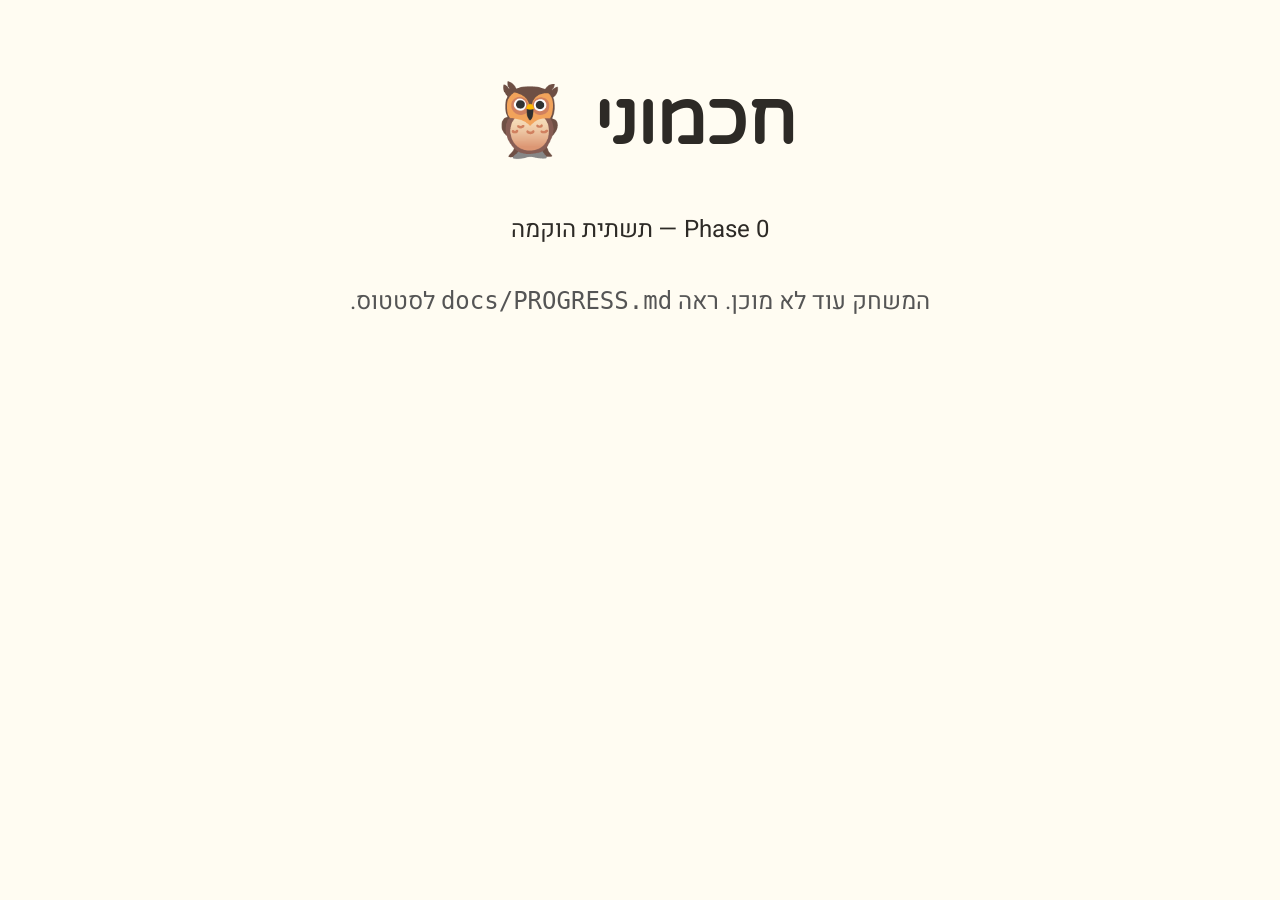
==== index.html @ 170f4e1c "Phase 0: complete infrastructure setup Round 1+2 Council reviews passed (3 PASS, 5 WARNING — all non" ====
<!DOCTYPE html>
<html lang="he" dir="rtl">
<head>
  <meta charset="UTF-8">
  <meta name="viewport" content="width=device-width, initial-scale=1.0">
  <meta name="description" content="חכמוני — משחק לימוד מחשב לילדים בני 4–6">
  <title>חכמוני 🦉</title>

  <!-- Favicon (יהיה ב-assets/icons/favicon.ico אחרי Brief #1) -->
  <link rel="icon" type="image/x-icon" href="assets/icons/favicon.ico">

  <!-- Google Fonts (Patch: preload + swap) -->
  <link rel="preconnect" href="https://fonts.googleapis.com">
  <link rel="preconnect" href="https://fonts.gstatic.com" crossorigin>
  <link rel="stylesheet" href="https://fonts.googleapis.com/css2?family=Heebo:wght@400;500;700&family=Varela+Round&display=swap">

  <!-- Design Tokens -->
  <link rel="stylesheet" href="design-mocks/shared/tokens.css">
  <link rel="stylesheet" href="design-mocks/shared/base.css">
</head>
<body>
  <div id="app">
    <!-- Phase 0 placeholder — יוחלף בשלב 1 -->
    <header style="padding: var(--space-lg) var(--space-md); text-align: center;">
      <h1>חכמוני 🦉</h1>
      <p style="font-size: 24px; margin-top: var(--space-md);">
        Phase 0 — תשתית הוקמה
      </p>
      <p style="margin-top: var(--space-md); color: #555;">
        המשחק עוד לא מוכן. ראה <code>docs/PROGRESS.md</code> לסטטוס.
      </p>
    </header>
  </div>

  <!-- Browser Check — חובה לפני טעינת המשחק (Phase 1) -->
  <!-- <script type="module" src="src/browser-check.js"></script> -->

  <!-- App entry (Phase 1) -->
  <!-- <script type="module" src="src/app.js"></script> -->
</body>
</html>
---- design-mocks/shared/tokens.css ----
/* ============================================================
   חכמוני — Design Tokens (Single Source of Truth)
   ============================================================
   זהו ה-source-of-truth של העיצוב. הקובץ הזה משותף בין:
   - design-mocks/* (HTML mockups)
   - styles/global.css (קוד המשחק האמיתי — יבא מכאן)

   כל ערך כאן חייב לעמוד בבדיקות:
   - Color Contrast: WCAG AA (≥4.5:1 לטקסט רגיל, ≥3:1 לטקסט גדול)
   - Touch Target: מינ' 80×80px (גודל-יד של בן 4)
   - Motion: עדין, איטי, predictable

   עודכן ע"פ Patches מהמועצה (Round 2 final).
============================================================ */

:root {
  /* ─── פלטה ראשית ─── */
  --color-sky: #6FC3DF;           /* רקע ראשי, מסך פתיחה */
  --color-sun: #FFD93D;           /* כפתור CTA, תגמולים */
  --color-coral: #FF6B6B;         /* רקע/accent — אסור לטקסט-לבן עליו (1.7:1) */
  --color-coral-dark: #B91C1C;    /* טקסט/border לSecondary (5.5:1 על cream, עומד WCAG AA) */
  --color-mint: #6BCB77;          /* סיום משימה, התקדמות */
  --color-lavender: #C9A0DC;      /* רקעי משימות, גוון משני */
  --color-cream: #FFFCF2;         /* רקע פנימי של כרטיסים */
  --color-text: #2D2A26;          /* טקסט — לא שחור, רך יותר */

  /* ─── High-Contrast Mode (toggle ידני בהגדרות-הורה) ─── */
  --hc-bg: #FFFFFF;
  --hc-text: #000000;
  --hc-primary: #0000AA;
  --hc-highlight: #FFFF00;

  /* ─── טיפוגרפיה ─── */
  --font-heading: 'Varela Round', 'Heebo', sans-serif;
  --font-body: 'Heebo', 'Assistant', sans-serif;
  --font-size-h1: 72px;
  --font-size-h2: 48px;
  --font-size-body: 24px;
  --font-size-large: 32px;
  --font-size-button: 28px;
  --line-height-base: 1.6;
  --text-scale: 1;  /* Larger-text mode: x1, x1.25, x1.5 */

  /* ─── Spacing ─── */
  --space-xs: 8px;
  --space-sm: 16px;
  --space-md: 32px;
  --space-lg: 64px;
  --space-xl: 96px;

  /* ─── Radius ─── */
  --radius-sm: 16px;
  --radius-md: 24px;
  --radius-lg: 32px;
  --radius-pill: 9999px;

  /* ─── Shadows (רכים, לא קווי-מתאר) ─── */
  --shadow-sm: 0 4px 12px rgba(0, 0, 0, 0.06);
  --shadow-md: 0 8px 24px rgba(0, 0, 0, 0.08);
  --shadow-lg: 0 16px 48px rgba(0, 0, 0, 0.12);
  --shadow-cta: 0 8px 24px rgba(255, 217, 61, 0.4);

  /* ─── Motion (Easing & Durations) ─── */
  --ease-soft: cubic-bezier(0.4, 0, 0.2, 1);
  --ease-bounce: cubic-bezier(0.34, 1.56, 0.64, 1);
  --duration-instant: 100ms;
  --duration-quick: 200ms;
  --duration-base: 400ms;
  --duration-celebration: 800ms;

  /* ─── Buttons — Primary CTA ─── */
  --btn-primary-bg: var(--color-sun);
  --btn-primary-text: var(--color-text);
  --btn-primary-shadow: var(--shadow-cta);
  --btn-primary-hover-bg: #FFCE10;
  --btn-primary-min-height: 96px;
  --btn-primary-padding: 24px 48px;
  --btn-primary-font: 700 var(--font-size-button)/1.2 var(--font-body);

  /* ─── Buttons — Secondary (תוקן ב-Round 2) ─── */
  --btn-secondary-bg: var(--color-cream);
  --btn-secondary-text: var(--color-coral-dark);    /* #D14545 — היה #FF6B6B שנכשל ניגודיות */
  --btn-secondary-border: 3px solid var(--color-coral-dark);

  /* ─── Buttons — Tertiary / Ghost ─── */
  --btn-tertiary-bg: transparent;
  --btn-tertiary-text: #8E44AD;
  --btn-tertiary-hover-bg: rgba(142, 68, 173, 0.08);

  /* ─── Buttons — Icon-only ─── */
  --btn-icon-bg: rgba(255, 255, 255, 0.85);
  --btn-icon-size: 64px;

  /* ─── States ─── */
  --btn-pulse-scale: 1.02;
  --btn-hover-scale: 1.05;
  --btn-press-scale: 0.95;
  --btn-disabled-opacity: 0.5;
  --btn-focus-ring: 4px solid #0066CC;  /* תוקן ב-Round 2 — היה #4DA8FF שכמעט נכשל */

  /* ─── Audio (TTS) ─── */
  --tts-rate: 0.85;     /* תוקן ב-Round 2 — היה 0.75, מחקר הראה ש-0.85 טוב יותר */
  --tts-pitch: 1.1;
  --tts-lang: 'he-IL';

  /* ─── Layout ─── */
  --min-window-width: 1024px;
  --min-window-height: 600px;
}

/* ─── Larger-text Mode ─── */
[data-text-size="large"] {
  --text-scale: 1.25;
}
[data-text-size="xlarge"] {
  --text-scale: 1.5;
}

/* ─── High-Contrast Mode ─── */
[data-high-contrast="true"] {
  --color-sky: var(--hc-bg);
  --color-cream: var(--hc-bg);
  --color-text: var(--hc-text);
  --btn-primary-bg: var(--hc-primary);
  --btn-primary-text: #FFFFFF;
  --btn-secondary-text: var(--hc-text);
  --btn-secondary-border: 3px solid var(--hc-text);
}

/* ─── Reduced Motion (WCAG 2.2.2) ─── */
@media (prefers-reduced-motion: reduce) {
  :root {
    --duration-quick: 50ms;
    --duration-base: 50ms;
    --duration-celebration: 100ms;
    --btn-hover-scale: 1;
    --btn-press-scale: 1;
    --btn-pulse-scale: 1;
  }
}
---- design-mocks/shared/base.css ----
/* ============================================================
   חכמוני — Base Styles
   ============================================================
   ייבא tokens.css לפניו.
============================================================ */

* {
  box-sizing: border-box;
  margin: 0;
  padding: 0;
}

html {
  font-size: 16px;
  direction: rtl;
}

body {
  font-family: var(--font-body);
  font-size: calc(var(--font-size-body) * var(--text-scale));
  line-height: var(--line-height-base);
  color: var(--color-text);
  background: var(--color-cream);
  min-height: 100vh;
  min-width: var(--min-window-width);
  overflow-x: hidden;
}

h1, h2, h3 {
  font-family: var(--font-heading);
  color: var(--color-text);
  margin-bottom: var(--space-md);
}

h1 { font-size: calc(var(--font-size-h1) * var(--text-scale)); }
h2 { font-size: calc(var(--font-size-h2) * var(--text-scale)); }

button {
  font-family: var(--font-body);
  cursor: pointer;
  border: none;
  background: none;
}

button:focus-visible {
  outline: var(--btn-focus-ring);
  outline-offset: 2px;
}

img {
  max-width: 100%;
  height: auto;
  display: block;
}

/* Screen reader only (for transcript) */
.sr-only {
  position: absolute;
  width: 1px;
  height: 1px;
  padding: 0;
  margin: -1px;
  overflow: hidden;
  clip: rect(0, 0, 0, 0);
  white-space: nowrap;
  border: 0;
}

/* Min-window warning */
@media (max-width: 1023px), (max-height: 599px) {
  body::before {
    content: 'המסך קטן מדי. הגדילו את החלון כדי לשחק.';
    display: flex;
    align-items: center;
    justify-content: center;
    position: fixed;
    inset: 0;
    background: var(--color-cream);
    font-size: 32px;
    text-align: center;
    padding: 32px;
    z-index: 9999;
  }
  body > * {
    display: none;
  }
}
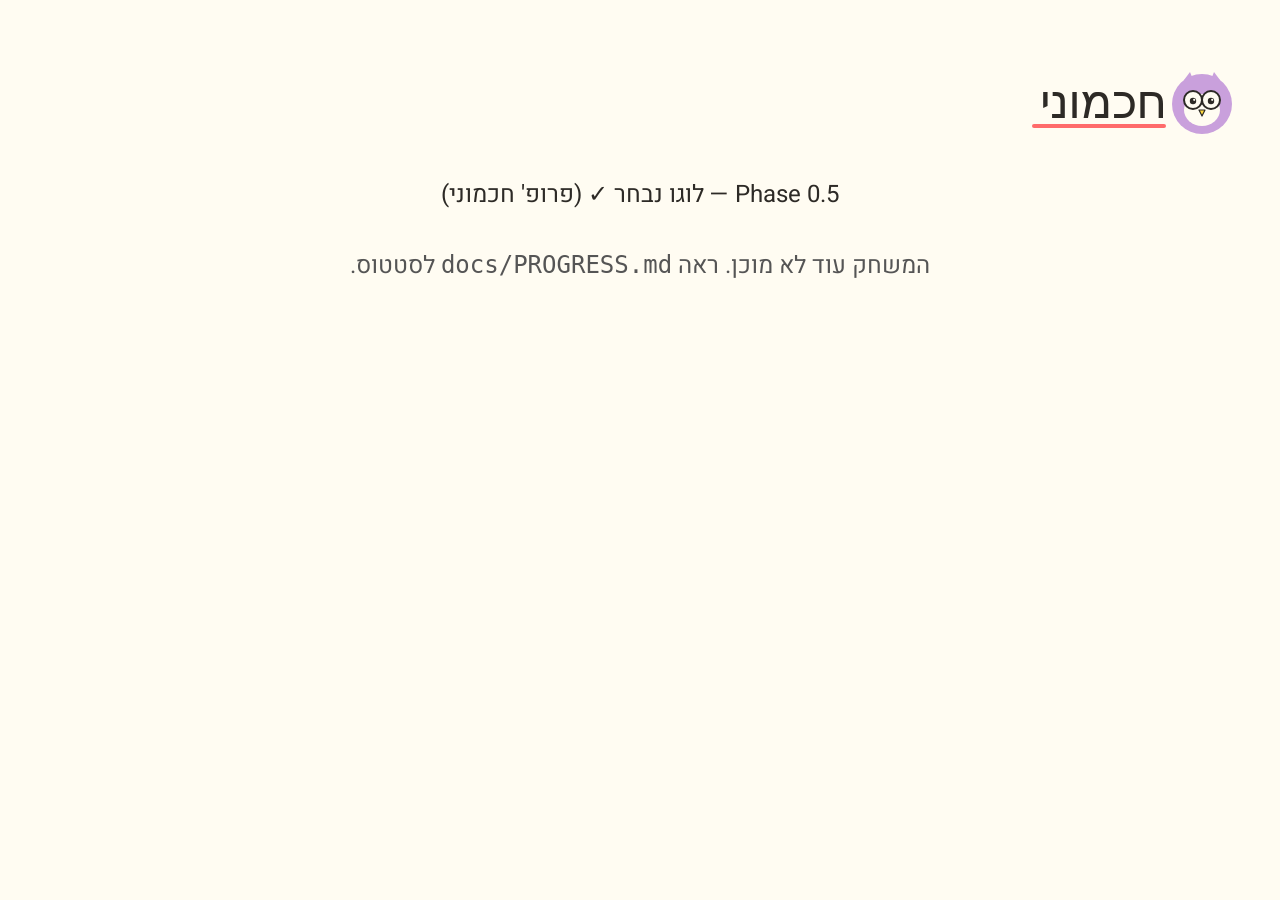
==== commit cbd92861: "Phase 0.5: Logo Version A selected (פרופ' חכמוני owl) - parent's choice. Active logo copied to asset" ====
--- a/index.html
+++ b/index.html
@@ -6,8 +6,8 @@
   <meta name="description" content="חכמוני — משחק לימוד מחשב לילדים בני 4–6">
   <title>חכמוני 🦉</title>
 
-  <!-- Favicon (יהיה ב-assets/icons/favicon.ico אחרי Brief #1) -->
-  <link rel="icon" type="image/x-icon" href="assets/icons/favicon.ico">
+  <!-- Favicon (Version A — פרופ' חכמוני ינשוף) -->
+  <link rel="icon" type="image/svg+xml" href="assets/icons/favicon.svg">
 
   <!-- Google Fonts (Patch: preload + swap) -->
   <link rel="preconnect" href="https://fonts.googleapis.com">
@@ -20,11 +20,11 @@
 </head>
 <body>
   <div id="app">
-    <!-- Phase 0 placeholder — יוחלף בשלב 1 -->
+    <!-- Phase 0.5 placeholder — יוחלף בשלב 1 -->
     <header style="padding: var(--space-lg) var(--space-md); text-align: center;">
-      <h1>חכמוני 🦉</h1>
-      <p style="font-size: 24px; margin-top: var(--space-md);">
-        Phase 0 — תשתית הוקמה
+      <img src="assets/logo/active/logo-hero.svg" alt="חכמוני" width="300" height="80" style="margin-bottom: var(--space-md);">
+      <p style="font-size: 24px;">
+        Phase 0.5 — לוגו נבחר ✓ (פרופ' חכמוני)
       </p>
       <p style="margin-top: var(--space-md); color: #555;">
         המשחק עוד לא מוכן. ראה <code>docs/PROGRESS.md</code> לסטטוס.
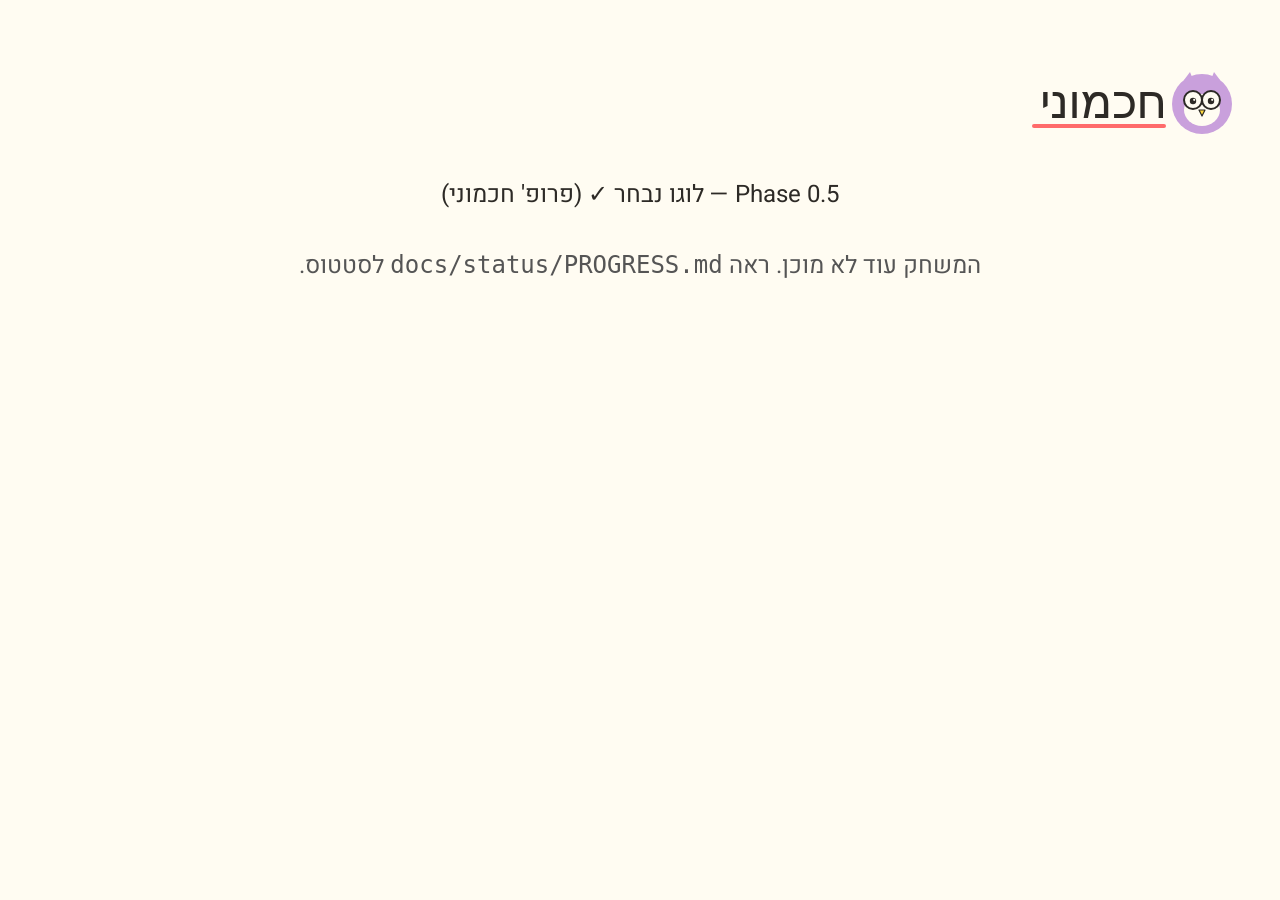
==== commit 7b074f0a: "refactor(docs): group docs/ into 7 tag-based subfolders (P1-4) Reorganize the 34 working docs under " ====
--- a/index.html
+++ b/index.html
@@ -27,7 +27,7 @@
         Phase 0.5 — לוגו נבחר ✓ (פרופ' חכמוני)
       </p>
       <p style="margin-top: var(--space-md); color: #555;">
-        המשחק עוד לא מוכן. ראה <code>docs/PROGRESS.md</code> לסטטוס.
+        המשחק עוד לא מוכן. ראה <code>docs/status/PROGRESS.md</code> לסטטוס.
       </p>
     </header>
   </div>
--- a/design-mocks/shared/tokens.css
+++ b/design-mocks/shared/tokens.css
@@ -17,7 +17,9 @@
   /* ─── פלטה ראשית ─── */
   --color-sky: #6FC3DF;           /* רקע ראשי, מסך פתיחה */
   --color-sun: #FFD93D;           /* כפתור CTA, תגמולים */
-  --color-coral: #FF6B6B;         /* רקע/accent — אסור לטקסט-לבן עליו (1.7:1) */
+  --color-coral: #FF6B6B;         /* רקע/accent בלבד — אסור טקסט-לבן (1.7:1), אסור טקסט-כהה < 18px (3.8:1) */
+  /* Usage rule (R3.5): --color-coral רק כרקע-decoration או כcoral בלי טקסט עליו.
+     לטקסט/border — תמיד --color-coral-dark. אכיפה: AccessibilityInspector ב-R-N. */
   --color-coral-dark: #B91C1C;    /* טקסט/border לSecondary (5.5:1 על cream, עומד WCAG AA) */
   --color-mint: #6BCB77;          /* סיום משימה, התקדמות */
   --color-lavender: #C9A0DC;      /* רקעי משימות, גוון משני */
@@ -116,7 +118,7 @@
   --text-scale: 1.5;
 }
 
-/* ─── High-Contrast Mode ─── */
+/* ─── High-Contrast Mode (תוקן ב-R3.5: tertiary + tertiary-hover) ─── */
 [data-high-contrast="true"] {
   --color-sky: var(--hc-bg);
   --color-cream: var(--hc-bg);
@@ -125,6 +127,9 @@
   --btn-primary-text: #FFFFFF;
   --btn-secondary-text: var(--hc-text);
   --btn-secondary-border: 3px solid var(--hc-text);
+  --btn-tertiary-text: var(--hc-text);                       /* R3.5: היה #8E44AD שעלול להיכשל ב-HC */
+  --btn-tertiary-hover-bg: rgba(0, 0, 0, 0.08);              /* R3.5: rgba על HC במקום purple */
+  --btn-icon-bg: var(--hc-bg);                                /* R3.5: רקע-איקון עובר ל-HC bg */
 }
 
 /* ─── Reduced Motion (WCAG 2.2.2) ─── */
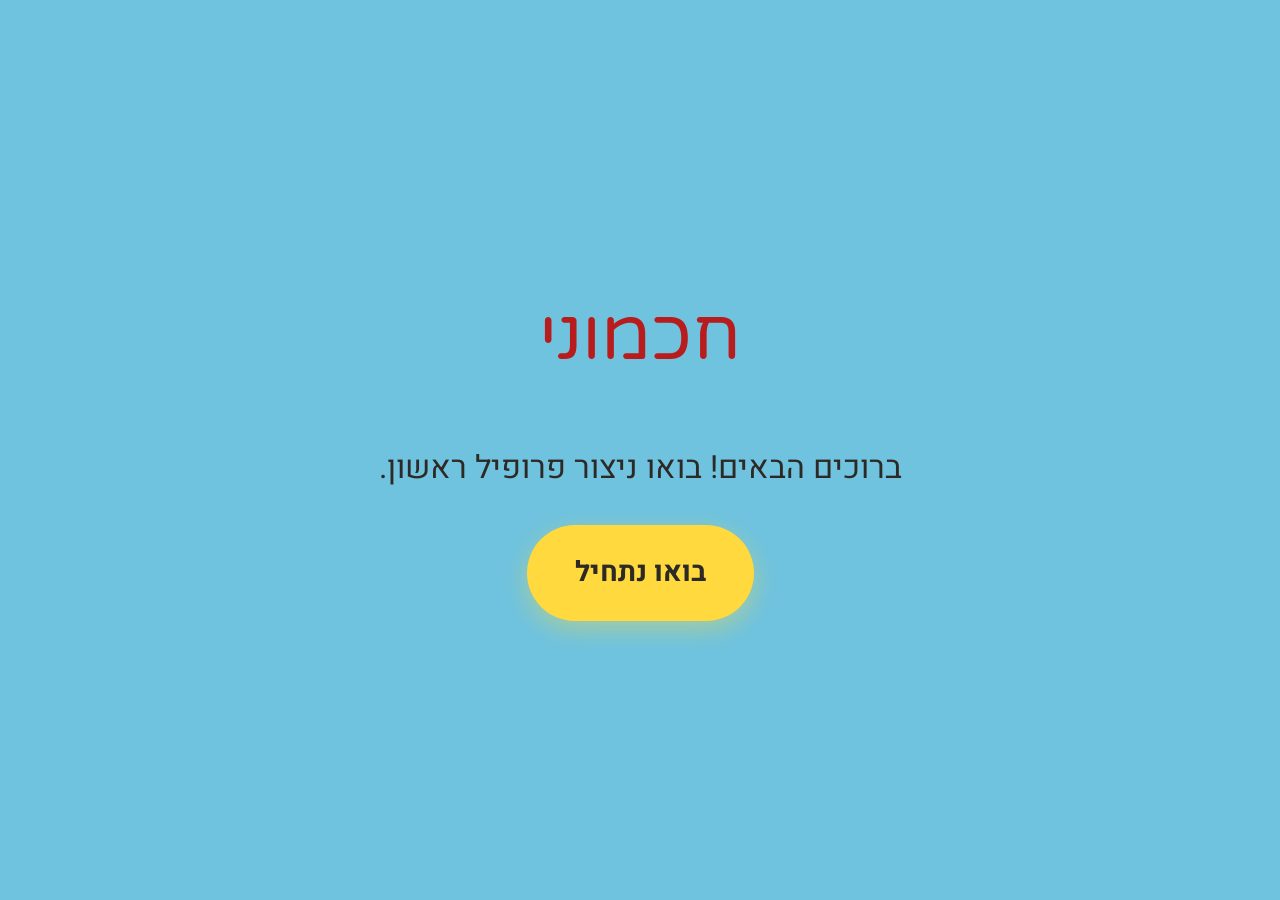
==== commit 3ba6bdb1: "feat(phase-1): foundation skeleton — index/styles/src (CHG-013) Phase 1 opens. Foundation layer: ent" ====
--- a/index.html
+++ b/index.html
@@ -2,40 +2,27 @@
 <html lang="he" dir="rtl">
 <head>
   <meta charset="UTF-8">
-  <meta name="viewport" content="width=device-width, initial-scale=1.0">
+  <meta name="viewport" content="width=device-width, initial-scale=1, maximum-scale=1">
   <meta name="description" content="חכמוני — משחק לימוד מחשב לילדים בני 4–6">
   <title>חכמוני 🦉</title>
 
-  <!-- Favicon (Version A — פרופ' חכמוני ינשוף) -->
   <link rel="icon" type="image/svg+xml" href="assets/icons/favicon.svg">
 
-  <!-- Google Fonts (Patch: preload + swap) -->
   <link rel="preconnect" href="https://fonts.googleapis.com">
   <link rel="preconnect" href="https://fonts.gstatic.com" crossorigin>
   <link rel="stylesheet" href="https://fonts.googleapis.com/css2?family=Heebo:wght@400;500;700&family=Varela+Round&display=swap">
 
-  <!-- Design Tokens -->
-  <link rel="stylesheet" href="design-mocks/shared/tokens.css">
-  <link rel="stylesheet" href="design-mocks/shared/base.css">
+  <link rel="stylesheet" href="styles/global.css">
+  <link rel="stylesheet" href="styles/components.css">
 </head>
 <body>
-  <div id="app">
-    <!-- Phase 0.5 placeholder — יוחלף בשלב 1 -->
-    <header style="padding: var(--space-lg) var(--space-md); text-align: center;">
-      <img src="assets/logo/active/logo-hero.svg" alt="חכמוני" width="300" height="80" style="margin-bottom: var(--space-md);">
-      <p style="font-size: 24px;">
-        Phase 0.5 — לוגו נבחר ✓ (פרופ' חכמוני)
-      </p>
-      <p style="margin-top: var(--space-md); color: #555;">
-        המשחק עוד לא מוכן. ראה <code>docs/status/PROGRESS.md</code> לסטטוס.
-      </p>
-    </header>
-  </div>
-
-  <!-- Browser Check — חובה לפני טעינת המשחק (Phase 1) -->
-  <!-- <script type="module" src="src/browser-check.js"></script> -->
-
-  <!-- App entry (Phase 1) -->
-  <!-- <script type="module" src="src/app.js"></script> -->
+  <noscript>
+    <div class="noscript-message">
+      <h1>חכמוני זקוק ל-JavaScript</h1>
+      <p>נא הפעל JavaScript בדפדפן כדי לשחק.</p>
+    </div>
+  </noscript>
+  <div id="app"></div>
+  <script type="module" src="src/app.js"></script>
 </body>
 </html>
--- a/styles/global.css
+++ b/styles/global.css
@@ -0,0 +1,75 @@
+/* חכמוני — global styles
+   Imports design tokens (single source of truth). */
+@import url("../design-mocks/shared/tokens.css");
+
+*, *::before, *::after { box-sizing: border-box; }
+
+html, body {
+  margin: 0;
+  padding: 0;
+  height: 100%;
+  font-family: var(--font-body);
+  color: var(--color-text-primary);
+  background: var(--color-bg-page);
+  direction: rtl;
+  line-height: var(--line-height-base);
+  font-size: var(--font-size-body);
+  -webkit-font-smoothing: antialiased;
+}
+
+body {
+  min-width: var(--min-window-width);
+  min-height: var(--min-window-height);
+  overflow-x: hidden;
+}
+
+h1, h2, h3, h4, h5, h6 {
+  font-family: var(--font-heading);
+  font-weight: 400;
+  margin: 0;
+}
+
+button { font-family: var(--font-body); }
+
+#app {
+  width: 100%;
+  min-height: 100vh;
+  display: flex;
+  flex-direction: column;
+}
+
+*:focus-visible {
+  outline: var(--btn-focus-ring);
+  outline-offset: 4px;
+}
+
+.noscript-message {
+  padding: 32px;
+  background: var(--color-coral-dark);
+  color: white;
+  text-align: center;
+  font-family: var(--font-heading);
+}
+
+.min-window-warning {
+  position: fixed;
+  inset: 0;
+  background: var(--color-bg-page);
+  z-index: 9999;
+  display: flex;
+  flex-direction: column;
+  align-items: center;
+  justify-content: center;
+  text-align: center;
+  padding: 32px;
+}
+.min-window-warning h2 {
+  font-size: var(--font-size-h2);
+  color: var(--color-coral-dark);
+  margin-bottom: 16px;
+}
+.min-window-warning p {
+  font-size: var(--font-size-large);
+  color: var(--color-text);
+  max-width: 60ch;
+}
--- a/styles/components.css
+++ b/styles/components.css
@@ -0,0 +1,166 @@
+/* חכמוני — components.css
+   Buttons + cards + UI primitives, all built from tokens. */
+
+/* === Primary CTA button (yellow, hover scales) === */
+.btn-primary {
+  font: var(--btn-primary-font);
+  background: var(--btn-primary-bg);
+  color: var(--btn-primary-text);
+  border: none;
+  border-radius: var(--radius-pill);
+  padding: var(--btn-primary-padding);
+  min-height: var(--btn-primary-min-height);
+  box-shadow: var(--btn-primary-shadow);
+  cursor: pointer;
+  transition: transform var(--duration-quick) var(--ease-soft),
+              background var(--duration-quick) var(--ease-soft);
+}
+.btn-primary:hover { background: var(--btn-primary-hover-bg); transform: scale(var(--btn-hover-scale)); }
+.btn-primary:active { transform: scale(var(--btn-press-scale)); }
+.btn-primary:disabled { opacity: var(--btn-disabled-opacity); cursor: not-allowed; }
+
+/* === Secondary button (cream with coral-dark border) === */
+.btn-secondary {
+  font-family: var(--font-body);
+  font-weight: 700;
+  font-size: var(--font-size-button);
+  background: var(--btn-secondary-bg);
+  color: var(--btn-secondary-text);
+  border: var(--btn-secondary-border);
+  border-radius: var(--radius-pill);
+  padding: 20px 40px;
+  min-height: var(--btn-primary-min-height);
+  cursor: pointer;
+  transition: transform var(--duration-quick) var(--ease-soft);
+}
+.btn-secondary:hover { transform: scale(var(--btn-hover-scale)); }
+.btn-secondary:active { transform: scale(var(--btn-press-scale)); }
+
+/* === Icon button (kid touch target: 80×80 min) === */
+.btn-icon {
+  width: 80px;
+  height: 80px;
+  border-radius: var(--radius-pill);
+  background: rgba(255, 255, 255, 0.85);
+  border: none;
+  cursor: pointer;
+  display: flex;
+  align-items: center;
+  justify-content: center;
+  font-size: 32px;
+  box-shadow: var(--shadow-sm);
+  transition: transform var(--duration-quick) var(--ease-soft);
+}
+.btn-icon:hover { transform: scale(var(--btn-hover-scale)); }
+.btn-icon:active { transform: scale(var(--btn-press-scale)); }
+
+/* === Parent settings (intentionally small, low-opacity) === */
+.btn-parent-settings {
+  width: 40px;
+  height: 40px;
+  border-radius: var(--radius-pill);
+  background: rgba(255, 255, 255, 0.8);
+  opacity: 0.3;
+  border: none;
+  cursor: pointer;
+  display: flex;
+  align-items: center;
+  justify-content: center;
+  font-size: 22px;
+  transition: opacity var(--duration-quick) var(--ease-soft);
+}
+.btn-parent-settings:hover { opacity: 0.6; }
+
+/* === Profile card (220×280) === */
+.profile-card {
+  background: var(--color-bg-card-pure);
+  border-radius: var(--radius-lg);
+  padding: 24px 16px 20px;
+  width: 220px;
+  min-height: 280px;
+  box-shadow: var(--shadow-md);
+  cursor: pointer;
+  text-align: center;
+  display: flex;
+  flex-direction: column;
+  align-items: center;
+  gap: 14px;
+  transition: transform var(--duration-quick) var(--ease-soft);
+}
+.profile-card:hover { transform: scale(var(--btn-hover-scale)); }
+.profile-card:active { transform: scale(var(--btn-press-scale)); }
+.profile-card .avatar { width: 140px; height: 140px; }
+.profile-card .name {
+  font-family: var(--font-heading);
+  font-size: var(--font-size-large);
+  color: var(--color-text-primary);
+}
+.profile-card.new {
+  background: rgba(255, 255, 255, 0.65);
+  border: 3px dashed rgba(45, 42, 38, 0.3);
+}
+.profile-card.new .plus {
+  width: 140px;
+  height: 140px;
+  border-radius: var(--radius-pill);
+  background: rgba(255, 255, 255, 0.7);
+  display: flex;
+  align-items: center;
+  justify-content: center;
+  font-size: 80px;
+  color: var(--color-text-primary);
+  line-height: 1;
+  font-weight: 300;
+}
+.profile-card.new .name { color: rgba(45, 42, 38, 0.7); }
+
+/* === Card row layout === */
+.profile-row {
+  display: flex;
+  gap: 24px;
+  justify-content: center;
+  flex-wrap: wrap;
+}
+
+/* === Screen layouts === */
+.screen {
+  position: relative;
+  flex: 1;
+  display: flex;
+  flex-direction: column;
+}
+.screen-header {
+  display: flex;
+  align-items: center;
+  justify-content: space-between;
+  padding: 16px 24px;
+  min-height: 80px;
+}
+.screen-body {
+  flex: 1;
+  display: flex;
+  flex-direction: column;
+  align-items: center;
+  justify-content: center;
+  padding: 24px;
+}
+
+/* === Star count display === */
+.star-count {
+  font-family: var(--font-heading);
+  font-size: var(--font-size-h2);
+  color: var(--color-text-primary);
+  display: flex;
+  align-items: center;
+  gap: 8px;
+}
+.star-count .star { color: var(--color-sun); }
+
+/* === Big heading for celebrations === */
+.headline {
+  font-family: var(--font-heading);
+  font-size: var(--font-size-h1);
+  color: var(--color-text-emphasis);
+  margin: 8px 0;
+  line-height: 1;
+}
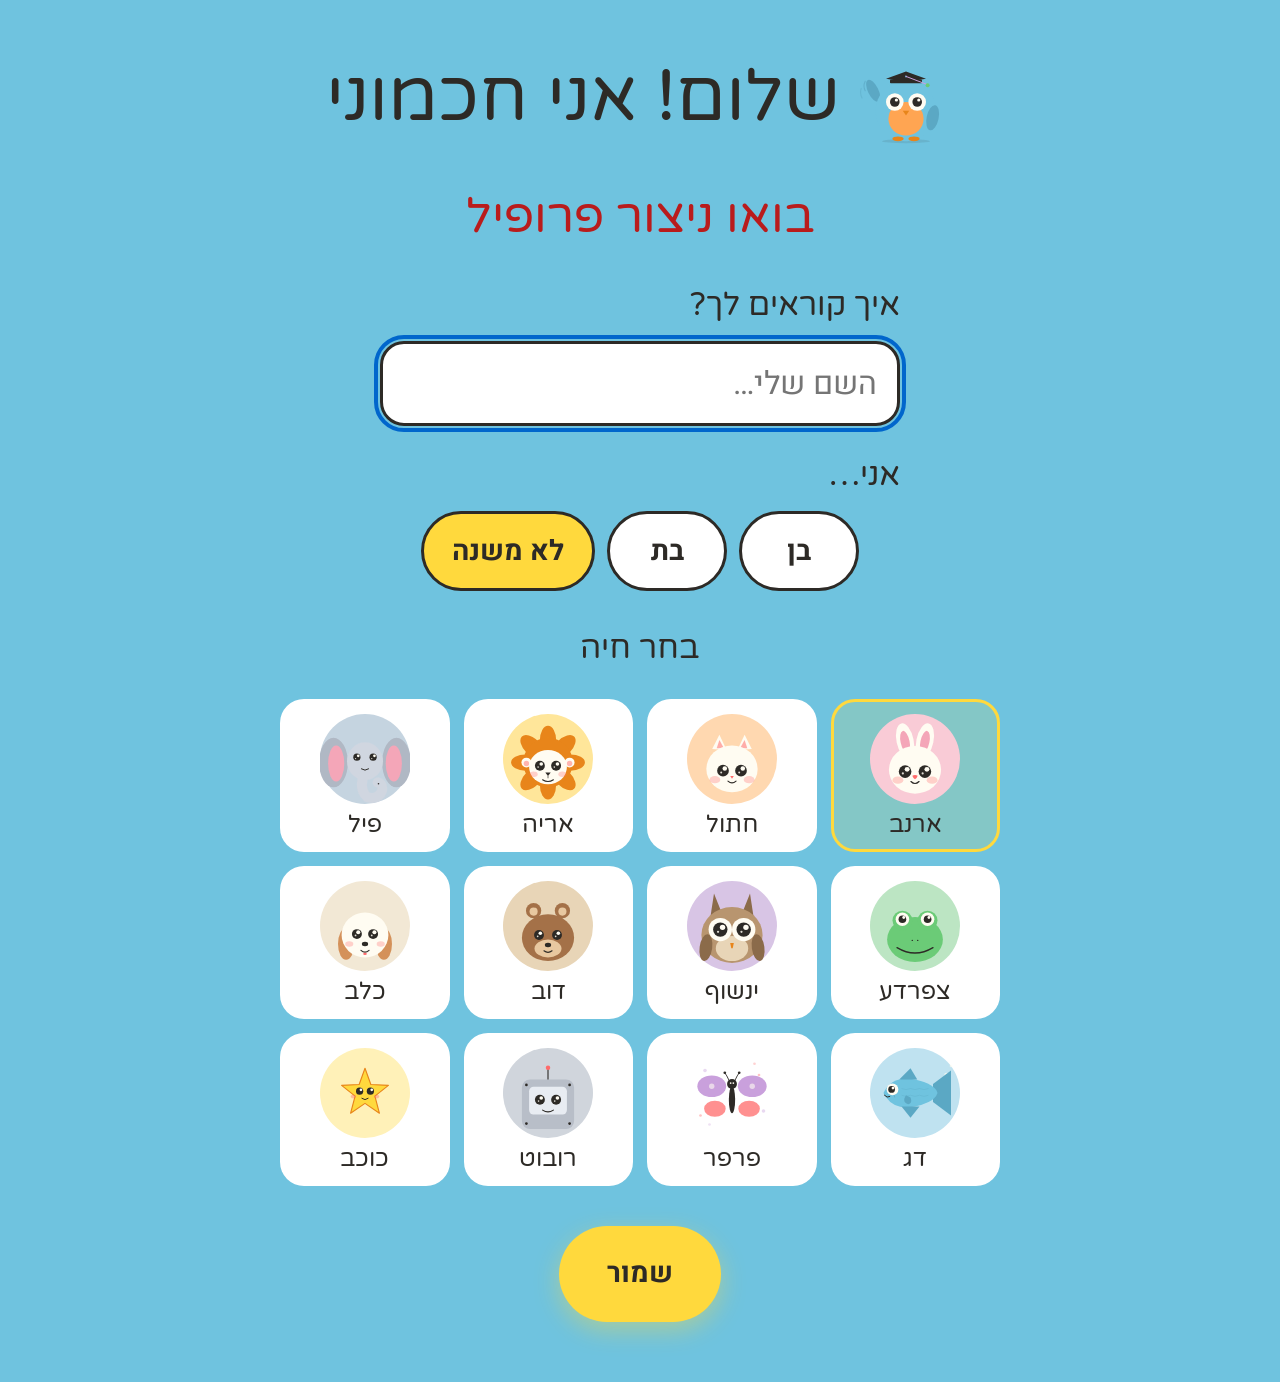
==== commit 8d8f8f0d: "fix(boot)+feat(phase-3): file:// detection + hover-target template Fixes the silent blue-screen repo" ====
--- a/index.html
+++ b/index.html
@@ -23,6 +23,32 @@
     </div>
   </noscript>
   <div id="app"></div>
+  <script>
+    // Detect file:// — ES modules need a server. Show helpful message.
+    if (location.protocol === 'file:') {
+      document.addEventListener('DOMContentLoaded', function () {
+        var app = document.getElementById('app');
+        if (!app) return;
+        app.replaceChildren();
+        var box = document.createElement('div');
+        box.style.cssText = 'padding:40px;max-width:640px;margin:80px auto;text-align:center;background:#FFFCF2;border-radius:24px;box-shadow:0 8px 24px rgba(0,0,0,.1);';
+        var h = document.createElement('h1');
+        h.style.cssText = 'font-family:"Varela Round",sans-serif;font-size:48px;color:#B91C1C;margin:0 0 16px;';
+        h.textContent = 'אופס! צריך להפעיל את השרת';
+        var p = document.createElement('p');
+        p.style.cssText = 'font-size:20px;color:#2D2A26;line-height:1.6;margin:0 0 20px;';
+        p.textContent = 'חכמוני לא יכול לרוץ ישירות מקובץ. הפעל את ה-launcher בשורת PowerShell:';
+        var code = document.createElement('pre');
+        code.style.cssText = 'background:#2D2A26;color:#FFFCF2;padding:16px;border-radius:12px;font-size:14px;text-align:left;direction:ltr;overflow-x:auto;';
+        code.textContent = 'powershell -File scripts\\start-chachmoni.ps1';
+        var p2 = document.createElement('p');
+        p2.style.cssText = 'font-size:16px;color:#666;margin-top:16px;';
+        p2.textContent = 'השרת ייפתח את חכמוני אוטומטית ב-Chrome על http://127.0.0.1:8080';
+        box.append(h, p, code, p2);
+        app.append(box);
+      });
+    }
+  </script>
   <script type="module" src="src/app.js"></script>
 </body>
 </html>
--- a/styles/components.css
+++ b/styles/components.css
@@ -164,3 +164,398 @@
   margin: 8px 0;
   line-height: 1;
 }
+
+/* === Welcome screen === */
+.screen-welcome {
+  position: relative;
+  min-height: 100vh;
+  background: linear-gradient(180deg, var(--color-sky) 0%, var(--color-cream) 100%);
+  display: flex;
+  flex-direction: column;
+  align-items: center;
+  justify-content: center;
+  padding: 32px;
+  gap: 40px;
+}
+.welcome-greeting {
+  display: flex;
+  align-items: center;
+  justify-content: center;
+  gap: 18px;
+}
+.welcome-mascot {
+  width: 96px;
+  height: 96px;
+}
+.welcome-title {
+  font-family: var(--font-heading);
+  font-size: var(--font-size-h1);
+  color: var(--color-text-primary);
+  margin: 0;
+}
+.welcome-settings {
+  position: absolute;
+  bottom: 20px;
+  left: 20px;
+}
+
+/* === Create / first-run wizard === */
+.screen-create {
+  position: relative;
+  min-height: 100vh;
+  background: var(--color-bg-page);
+  display: flex;
+  flex-direction: column;
+  align-items: center;
+  padding: 40px 24px 60px;
+  gap: 24px;
+  overflow-y: auto;
+}
+.create-title {
+  font-family: var(--font-heading);
+  font-size: var(--font-size-h2);
+  color: var(--color-text-emphasis);
+  margin: 0;
+}
+.create-field {
+  display: flex;
+  flex-direction: column;
+  align-items: stretch;
+  width: 100%;
+  max-width: 520px;
+  gap: 10px;
+}
+.create-label {
+  font-family: var(--font-heading);
+  font-size: var(--font-size-large);
+  color: var(--color-text-primary);
+}
+.create-label-block { display: block; margin-top: 8px; text-align: center; }
+.create-input {
+  font-family: var(--font-body);
+  font-size: var(--font-size-large);
+  padding: 16px 20px;
+  border: 3px solid var(--color-text-primary);
+  border-radius: var(--radius-md);
+  background: var(--color-bg-card-pure);
+  color: var(--color-text-primary);
+  text-align: right;
+  direction: rtl;
+  min-height: 64px;
+}
+.create-input:focus { outline: var(--btn-focus-ring); outline-offset: 2px; }
+.create-input.is-error {
+  border-color: var(--color-coral-dark);
+  animation: shake 0.3s var(--ease-soft);
+}
+@keyframes shake {
+  0%, 100% { transform: translateX(0); }
+  25% { transform: translateX(-8px); }
+  75% { transform: translateX(8px); }
+}
+
+.gender-options { display: flex; gap: 12px; flex-wrap: wrap; justify-content: center; }
+.gender-option {
+  font-family: var(--font-body);
+  font-weight: 700;
+  font-size: var(--font-size-button);
+  padding: 16px 28px;
+  min-height: 80px;
+  min-width: 120px;
+  border-radius: var(--radius-pill);
+  border: 3px solid var(--color-text-primary);
+  background: var(--color-bg-card-pure);
+  color: var(--color-text-primary);
+  cursor: pointer;
+  transition: transform var(--duration-quick) var(--ease-soft),
+              background var(--duration-quick) var(--ease-soft);
+}
+.gender-option:hover { transform: scale(var(--btn-hover-scale)); }
+.gender-option.is-selected { background: var(--color-sun); }
+
+/* === Avatar picker === */
+.avatar-picker {
+  display: grid;
+  grid-template-columns: repeat(4, 1fr);
+  gap: 14px;
+  max-width: 720px;
+  width: 100%;
+}
+.avatar-cell {
+  background: var(--color-bg-card-pure);
+  border-radius: var(--radius-md);
+  border: 3px solid transparent;
+  padding: 12px 8px 10px;
+  display: flex;
+  flex-direction: column;
+  align-items: center;
+  gap: 6px;
+  cursor: pointer;
+  transition: transform var(--duration-quick) var(--ease-soft),
+              border-color var(--duration-quick) var(--ease-soft);
+  min-height: 140px;
+}
+.avatar-cell:hover { transform: scale(1.04); }
+.avatar-cell.is-selected {
+  border-color: var(--color-sun);
+  background: rgba(255, 217, 61, 0.15);
+}
+.avatar-cell-img { width: 90px; height: 90px; }
+.avatar-cell-name {
+  font-family: var(--font-heading);
+  font-size: var(--font-size-body);
+  color: var(--color-text-primary);
+}
+
+/* === Create buttons === */
+.create-buttons {
+  display: flex;
+  gap: 18px;
+  margin-top: 16px;
+  flex-wrap: wrap;
+  justify-content: center;
+}
+
+@media (max-width: 720px) {
+  .avatar-picker { grid-template-columns: repeat(3, 1fr); }
+}
+
+/* === World-map screen === */
+.screen-world-map {
+  min-height: 100vh;
+  display: flex;
+  flex-direction: column;
+  background: linear-gradient(180deg, var(--color-sky) 0%, #B5DDEC 55%, var(--color-cream) 100%);
+  padding: 0 0 32px;
+}
+.world-header {
+  padding: 16px 24px;
+  display: flex;
+  justify-content: space-between;
+  align-items: center;
+}
+.header-right { display: flex; gap: 12px; align-items: center; }
+.user-info { display: flex; align-items: center; gap: 10px; }
+.user-avatar { width: 56px; height: 56px; }
+.user-name {
+  font-family: var(--font-heading);
+  font-size: var(--font-size-large);
+  color: var(--color-text-primary);
+}
+.screen-title {
+  font-family: var(--font-heading);
+  font-size: var(--font-size-h2);
+  color: var(--color-text-primary);
+  margin: 8px 0 24px;
+  text-align: center;
+}
+.world-grid {
+  display: grid;
+  grid-template-columns: repeat(2, 260px);
+  gap: 24px;
+  justify-content: center;
+  align-content: center;
+  flex: 1;
+  padding: 0 32px;
+}
+.world-card {
+  background: var(--color-bg-card-pure);
+  border: 4px solid var(--world-color);
+  border-radius: var(--radius-lg);
+  padding: 32px 16px;
+  min-height: 200px;
+  cursor: pointer;
+  display: flex;
+  flex-direction: column;
+  align-items: center;
+  justify-content: center;
+  gap: 16px;
+  transition: transform var(--duration-quick) var(--ease-soft);
+}
+.world-card:hover { transform: scale(1.04); }
+.world-card.is-locked {
+  opacity: 0.55;
+  background: rgba(255, 255, 255, 0.4);
+  cursor: not-allowed;
+}
+.world-card.is-locked:hover { transform: none; }
+.world-emoji { font-size: 72px; line-height: 1; }
+.world-name {
+  font-family: var(--font-heading);
+  font-size: var(--font-size-large);
+  color: var(--color-text-primary);
+}
+
+/* === Task screen (click-targets / balloons) === */
+.screen-task {
+  position: relative;
+  min-height: 100vh;
+  background: linear-gradient(180deg, var(--color-sky) 0%, #B5DDEC 55%, var(--color-cream) 100%);
+  display: flex;
+  flex-direction: column;
+}
+.task-header { padding: 16px 24px; display: flex; justify-content: space-between; align-items: center; }
+.task-title {
+  font-family: var(--font-heading);
+  font-size: var(--font-size-h2);
+  color: var(--color-text-primary);
+  text-align: center;
+  margin: 16px 0 0;
+  text-shadow: 0 2px 6px rgba(255, 255, 255, 0.4);
+}
+.balloons-area {
+  position: relative;
+  flex: 1;
+  padding: 0;
+  margin-top: 32px;
+}
+.balloon {
+  position: absolute;
+  width: 80px;
+  height: 120px;
+  background: transparent;
+  border: none;
+  cursor: pointer;
+  padding: 0;
+  transition: transform var(--duration-quick) var(--ease-soft),
+              opacity var(--duration-base) var(--ease-soft);
+}
+.balloon:hover { transform: scale(1.08); }
+.balloon.is-popped {
+  opacity: 0;
+  transform: scale(0.4) rotate(20deg);
+  pointer-events: none;
+}
+.balloon-body {
+  width: 80px;
+  height: 96px;
+  border-radius: 50%;
+  background: currentColor;
+  box-shadow: inset -8px -10px 12px rgba(0,0,0,.12), 0 6px 14px rgba(0,0,0,.10);
+  position: relative;
+}
+.balloon-tie {
+  position: absolute;
+  top: 96px; left: 50%;
+  transform: translateX(-50%);
+  width: 0; height: 0;
+  border-left: 6px solid transparent;
+  border-right: 6px solid transparent;
+  border-top: 10px solid currentColor;
+  opacity: 0.7;
+}
+.balloon-string {
+  position: absolute;
+  top: 108px; left: 50%;
+  width: 2px; height: 24px;
+  background: currentColor;
+  opacity: 0.4;
+  transform: translateX(-50%);
+}
+.task-progress {
+  display: flex;
+  align-items: center;
+  justify-content: center;
+  gap: 18px;
+  height: 60px;
+  background: rgba(255, 252, 242, 0.92);
+}
+.pstar { font-size: 34px; color: var(--color-sun); line-height: 1; transition: color var(--duration-base) var(--ease-soft); }
+.pstar.empty { color: transparent; -webkit-text-stroke: 1.6px rgba(45, 42, 38, 0.32); }
+
+/* === Celebration screen === */
+.screen-celebration {
+  position: relative;
+  min-height: 100vh;
+  background: linear-gradient(180deg, var(--color-cream) 0%, #FFF6E0 100%);
+  display: flex;
+  flex-direction: column;
+  align-items: center;
+  justify-content: center;
+  padding: 32px;
+  overflow: hidden;
+}
+.confetti {
+  position: absolute;
+  top: 0; left: 0; right: 0;
+  height: 240px;
+  pointer-events: none;
+}
+.confetti-piece { position: absolute; width: 14px; height: 14px; }
+.confetti-piece.sq { border-radius: 3px; }
+.confetti-piece.ci { border-radius: 9999px; }
+.confetti-piece.tr {
+  width: 0; height: 0;
+  border-left: 8px solid transparent;
+  border-right: 8px solid transparent;
+  border-bottom: 14px solid currentColor;
+  background: transparent !important;
+}
+.celebration-mascot { width: 200px; height: 200px; }
+.celebration-sub {
+  font-family: var(--font-heading);
+  font-size: 44px;
+  color: var(--color-text-primary);
+  margin: 0 0 32px;
+  display: flex;
+  align-items: center;
+  gap: 10px;
+}
+.celebration-sub .yellow { color: var(--color-sun); }
+.celebration-buttons {
+  display: flex;
+  gap: 18px;
+  flex-wrap: wrap;
+  justify-content: center;
+}
+
+/* === Hover-target template === */
+.hover-grid {
+  display: grid;
+  grid-template-columns: repeat(3, 160px);
+  gap: 20px;
+  justify-content: center;
+  align-content: center;
+  flex: 1;
+  margin: 32px auto;
+}
+.hover-box {
+  width: 160px;
+  height: 140px;
+  background: transparent;
+  border: none;
+  cursor: pointer;
+  padding: 0;
+  position: relative;
+}
+.hover-box-front,
+.hover-box-back {
+  position: absolute;
+  inset: 0;
+  border-radius: var(--radius-md);
+  display: flex;
+  align-items: center;
+  justify-content: center;
+  box-shadow: var(--shadow-md);
+  transition: opacity var(--duration-base) var(--ease-soft),
+              transform var(--duration-base) var(--ease-soft);
+}
+.hover-box-front {
+  background: var(--color-lavender);
+  font-family: var(--font-heading);
+  font-size: 64px;
+  color: var(--color-text-primary);
+  opacity: 1;
+}
+.hover-box-back {
+  background: var(--color-bg-card-pure);
+  font-size: 72px;
+  opacity: 0;
+  transform: scale(0.7);
+}
+.hover-box.is-revealed .hover-box-front { opacity: 0; transform: scale(0.7); }
+.hover-box.is-revealed .hover-box-back  { opacity: 1; transform: scale(1); }
+
+@media (prefers-reduced-motion: reduce) {
+  .hover-box-front, .hover-box-back { transition: opacity 80ms linear; transform: none !important; }
+}
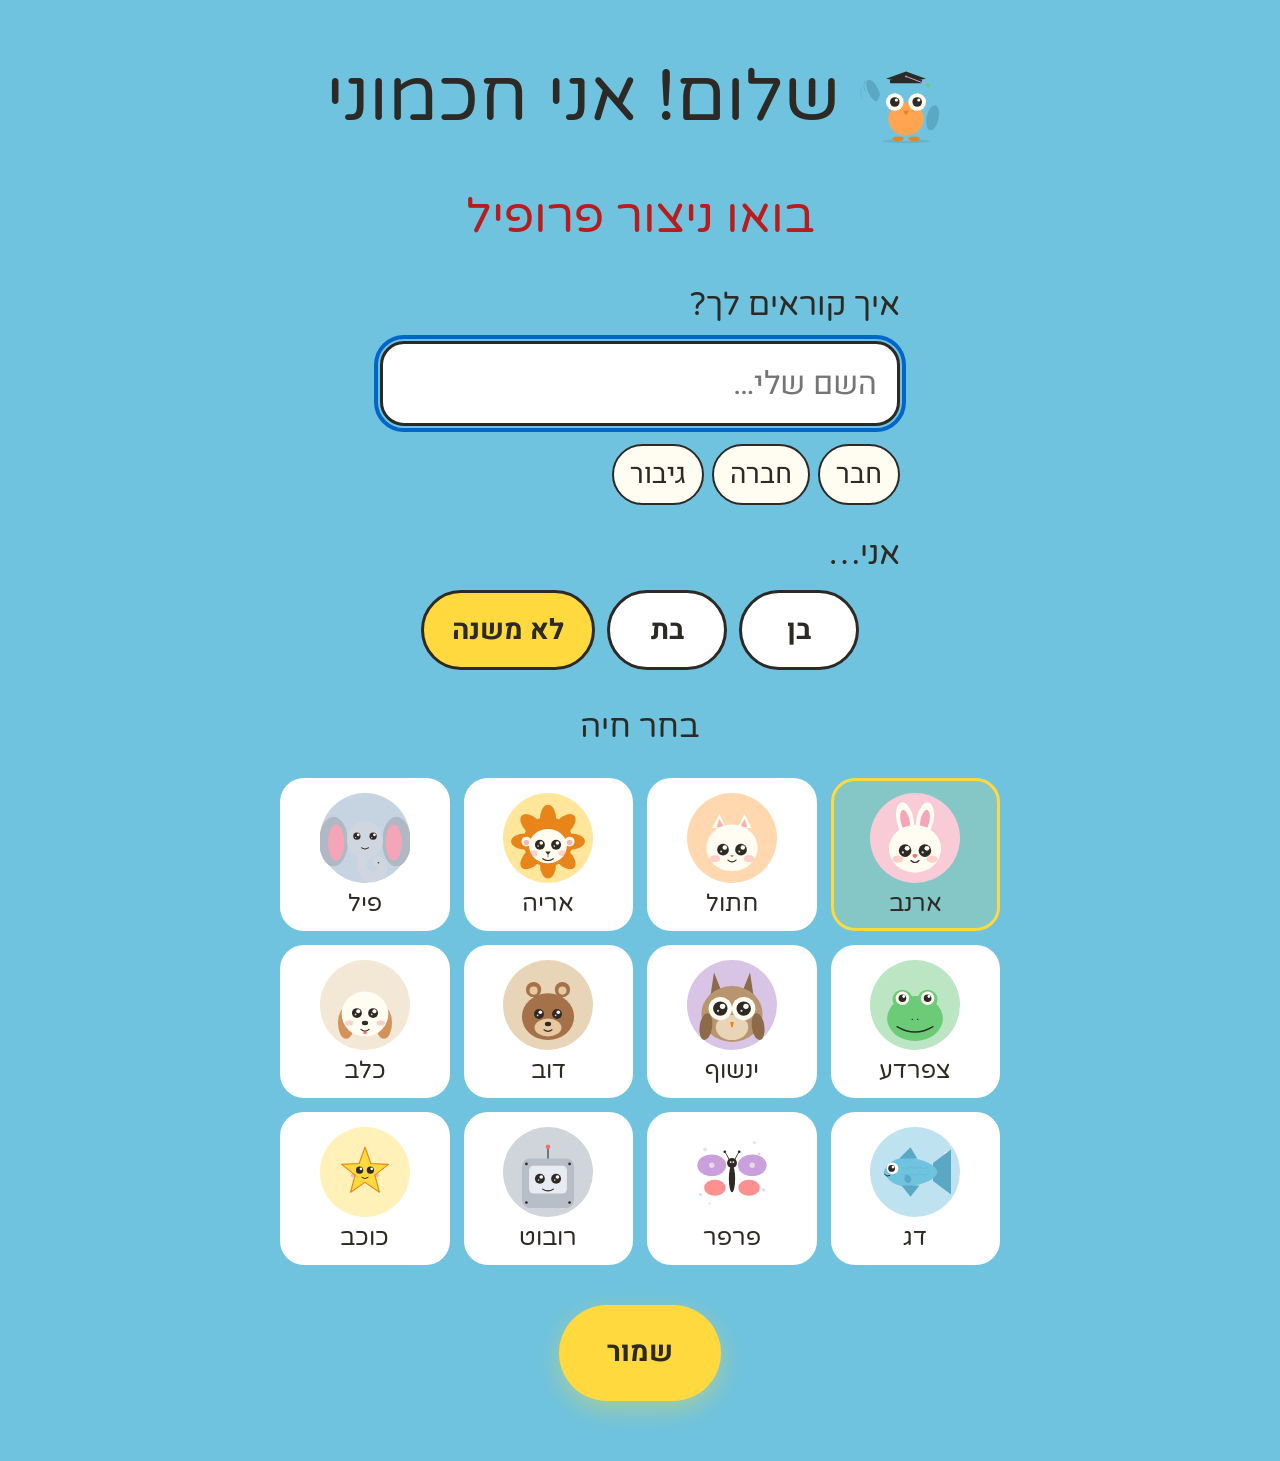
==== commit 12a00a13: "fix(r-final): apply 13 council patches from R-Final review (v1.1.1) R-Final Council convened (8 memb" ====
--- a/index.html
+++ b/index.html
@@ -2,18 +2,33 @@
 <html lang="he" dir="rtl">
 <head>
   <meta charset="UTF-8">
-  <meta name="viewport" content="width=device-width, initial-scale=1, maximum-scale=1">
+  <meta name="viewport" content="width=device-width, initial-scale=1">
   <meta name="description" content="חכמוני — משחק לימוד מחשב לילדים בני 4–6">
   <title>חכמוני 🦉</title>
 
   <link rel="icon" type="image/svg+xml" href="assets/icons/favicon.svg">
+  <link rel="manifest" href="manifest.webmanifest">
+  <meta name="theme-color" content="#FFCE10">
 
-  <link rel="preconnect" href="https://fonts.googleapis.com">
-  <link rel="preconnect" href="https://fonts.gstatic.com" crossorigin>
-  <link rel="stylesheet" href="https://fonts.googleapis.com/css2?family=Heebo:wght@400;500;700&family=Varela+Round&display=swap">
+  <!-- Self-hosted fonts (no Google CDN ping). Preload the two Hebrew subsets. -->
+  <link rel="preload" as="font" type="font/woff2" crossorigin
+        href="assets/fonts/heebo-NGS6v5_NC0k9P9H0TbFzsQ.woff2">
+  <link rel="preload" as="font" type="font/woff2" crossorigin
+        href="assets/fonts/varelaround-w8gdH283Tvk__Lua32TysjIfp8uP.woff2">
+  <link rel="stylesheet" href="assets/fonts/fonts.css">
 
   <link rel="stylesheet" href="styles/global.css">
   <link rel="stylesheet" href="styles/components.css">
+
+  <script>
+    // Register Service Worker for offline play (after first load).
+    if ('serviceWorker' in navigator && location.protocol !== 'file:') {
+      window.addEventListener('load', () => {
+        navigator.serviceWorker.register('sw.js').catch(err =>
+          console.warn('[sw] register failed:', err));
+      });
+    }
+  </script>
 </head>
 <body>
   <noscript>
--- a/assets/fonts/fonts.css
+++ b/assets/fonts/fonts.css
@@ -0,0 +1,171 @@
+/* hebrew */
+@font-face {
+  font-family: 'Heebo';
+  font-style: normal;
+  font-weight: 400;
+  font-display: swap;
+  src: url(heebo-NGS6v5_NC0k9P9H0TbFzsQ.woff2) format('woff2');
+  unicode-range: U+0307-0308, U+0590-05FF, U+200C-2010, U+20AA, U+25CC, U+FB1D-FB4F;
+}
+/* math */
+@font-face {
+  font-family: 'Heebo';
+  font-style: normal;
+  font-weight: 400;
+  font-display: swap;
+  src: url(heebo-NGS6v5_NC0k9P9GKTbFzsQ.woff2) format('woff2');
+  unicode-range: U+0302-0303, U+0305, U+0307-0308, U+0310, U+0312, U+0315, U+031A, U+0326-0327, U+032C, U+032F-0330, U+0332-0333, U+0338, U+033A, U+0346, U+034D, U+0391-03A1, U+03A3-03A9, U+03B1-03C9, U+03D1, U+03D5-03D6, U+03F0-03F1, U+03F4-03F5, U+2016-2017, U+2034-2038, U+203C, U+2040, U+2043, U+2047, U+2050, U+2057, U+205F, U+2070-2071, U+2074-208E, U+2090-209C, U+20D0-20DC, U+20E1, U+20E5-20EF, U+2100-2112, U+2114-2115, U+2117-2121, U+2123-214F, U+2190, U+2192, U+2194-21AE, U+21B0-21E5, U+21F1-21F2, U+21F4-2211, U+2213-2214, U+2216-22FF, U+2308-230B, U+2310, U+2319, U+231C-2321, U+2336-237A, U+237C, U+2395, U+239B-23B7, U+23D0, U+23DC-23E1, U+2474-2475, U+25AF, U+25B3, U+25B7, U+25BD, U+25C1, U+25CA, U+25CC, U+25FB, U+266D-266F, U+27C0-27FF, U+2900-2AFF, U+2B0E-2B11, U+2B30-2B4C, U+2BFE, U+3030, U+FF5B, U+FF5D, U+1D400-1D7FF, U+1EE00-1EEFF;
+}
+/* symbols */
+@font-face {
+  font-family: 'Heebo';
+  font-style: normal;
+  font-weight: 400;
+  font-display: swap;
+  src: url(heebo-NGS6v5_NC0k9P9GYTbFzsQ.woff2) format('woff2');
+  unicode-range: U+0001-000C, U+000E-001F, U+007F-009F, U+20DD-20E0, U+20E2-20E4, U+2150-218F, U+2190, U+2192, U+2194-2199, U+21AF, U+21E6-21F0, U+21F3, U+2218-2219, U+2299, U+22C4-22C6, U+2300-243F, U+2440-244A, U+2460-24FF, U+25A0-27BF, U+2800-28FF, U+2921-2922, U+2981, U+29BF, U+29EB, U+2B00-2BFF, U+4DC0-4DFF, U+FFF9-FFFB, U+10140-1018E, U+10190-1019C, U+101A0, U+101D0-101FD, U+102E0-102FB, U+10E60-10E7E, U+1D2C0-1D2D3, U+1D2E0-1D37F, U+1F000-1F0FF, U+1F100-1F1AD, U+1F1E6-1F1FF, U+1F30D-1F30F, U+1F315, U+1F31C, U+1F31E, U+1F320-1F32C, U+1F336, U+1F378, U+1F37D, U+1F382, U+1F393-1F39F, U+1F3A7-1F3A8, U+1F3AC-1F3AF, U+1F3C2, U+1F3C4-1F3C6, U+1F3CA-1F3CE, U+1F3D4-1F3E0, U+1F3ED, U+1F3F1-1F3F3, U+1F3F5-1F3F7, U+1F408, U+1F415, U+1F41F, U+1F426, U+1F43F, U+1F441-1F442, U+1F444, U+1F446-1F449, U+1F44C-1F44E, U+1F453, U+1F46A, U+1F47D, U+1F4A3, U+1F4B0, U+1F4B3, U+1F4B9, U+1F4BB, U+1F4BF, U+1F4C8-1F4CB, U+1F4D6, U+1F4DA, U+1F4DF, U+1F4E3-1F4E6, U+1F4EA-1F4ED, U+1F4F7, U+1F4F9-1F4FB, U+1F4FD-1F4FE, U+1F503, U+1F507-1F50B, U+1F50D, U+1F512-1F513, U+1F53E-1F54A, U+1F54F-1F5FA, U+1F610, U+1F650-1F67F, U+1F687, U+1F68D, U+1F691, U+1F694, U+1F698, U+1F6AD, U+1F6B2, U+1F6B9-1F6BA, U+1F6BC, U+1F6C6-1F6CF, U+1F6D3-1F6D7, U+1F6E0-1F6EA, U+1F6F0-1F6F3, U+1F6F7-1F6FC, U+1F700-1F7FF, U+1F800-1F80B, U+1F810-1F847, U+1F850-1F859, U+1F860-1F887, U+1F890-1F8AD, U+1F8B0-1F8BB, U+1F8C0-1F8C1, U+1F900-1F90B, U+1F93B, U+1F946, U+1F984, U+1F996, U+1F9E9, U+1FA00-1FA6F, U+1FA70-1FA7C, U+1FA80-1FA89, U+1FA8F-1FAC6, U+1FACE-1FADC, U+1FADF-1FAE9, U+1FAF0-1FAF8, U+1FB00-1FBFF;
+}
+/* latin-ext */
+@font-face {
+  font-family: 'Heebo';
+  font-style: normal;
+  font-weight: 400;
+  font-display: swap;
+  src: url(heebo-NGS6v5_NC0k9P9H4TbFzsQ.woff2) format('woff2');
+  unicode-range: U+0100-02BA, U+02BD-02C5, U+02C7-02CC, U+02CE-02D7, U+02DD-02FF, U+0304, U+0308, U+0329, U+1D00-1DBF, U+1E00-1E9F, U+1EF2-1EFF, U+2020, U+20A0-20AB, U+20AD-20C0, U+2113, U+2C60-2C7F, U+A720-A7FF;
+}
+/* latin */
+@font-face {
+  font-family: 'Heebo';
+  font-style: normal;
+  font-weight: 400;
+  font-display: swap;
+  src: url(heebo-NGS6v5_NC0k9P9H2TbE.woff2) format('woff2');
+  unicode-range: U+0000-00FF, U+0131, U+0152-0153, U+02BB-02BC, U+02C6, U+02DA, U+02DC, U+0304, U+0308, U+0329, U+2000-206F, U+20AC, U+2122, U+2191, U+2193, U+2212, U+2215, U+FEFF, U+FFFD;
+}
+/* hebrew */
+@font-face {
+  font-family: 'Heebo';
+  font-style: normal;
+  font-weight: 500;
+  font-display: swap;
+  src: url(heebo-NGS6v5_NC0k9P9H0TbFzsQ.woff2) format('woff2');
+  unicode-range: U+0307-0308, U+0590-05FF, U+200C-2010, U+20AA, U+25CC, U+FB1D-FB4F;
+}
+/* math */
+@font-face {
+  font-family: 'Heebo';
+  font-style: normal;
+  font-weight: 500;
+  font-display: swap;
+  src: url(heebo-NGS6v5_NC0k9P9GKTbFzsQ.woff2) format('woff2');
+  unicode-range: U+0302-0303, U+0305, U+0307-0308, U+0310, U+0312, U+0315, U+031A, U+0326-0327, U+032C, U+032F-0330, U+0332-0333, U+0338, U+033A, U+0346, U+034D, U+0391-03A1, U+03A3-03A9, U+03B1-03C9, U+03D1, U+03D5-03D6, U+03F0-03F1, U+03F4-03F5, U+2016-2017, U+2034-2038, U+203C, U+2040, U+2043, U+2047, U+2050, U+2057, U+205F, U+2070-2071, U+2074-208E, U+2090-209C, U+20D0-20DC, U+20E1, U+20E5-20EF, U+2100-2112, U+2114-2115, U+2117-2121, U+2123-214F, U+2190, U+2192, U+2194-21AE, U+21B0-21E5, U+21F1-21F2, U+21F4-2211, U+2213-2214, U+2216-22FF, U+2308-230B, U+2310, U+2319, U+231C-2321, U+2336-237A, U+237C, U+2395, U+239B-23B7, U+23D0, U+23DC-23E1, U+2474-2475, U+25AF, U+25B3, U+25B7, U+25BD, U+25C1, U+25CA, U+25CC, U+25FB, U+266D-266F, U+27C0-27FF, U+2900-2AFF, U+2B0E-2B11, U+2B30-2B4C, U+2BFE, U+3030, U+FF5B, U+FF5D, U+1D400-1D7FF, U+1EE00-1EEFF;
+}
+/* symbols */
+@font-face {
+  font-family: 'Heebo';
+  font-style: normal;
+  font-weight: 500;
+  font-display: swap;
+  src: url(heebo-NGS6v5_NC0k9P9GYTbFzsQ.woff2) format('woff2');
+  unicode-range: U+0001-000C, U+000E-001F, U+007F-009F, U+20DD-20E0, U+20E2-20E4, U+2150-218F, U+2190, U+2192, U+2194-2199, U+21AF, U+21E6-21F0, U+21F3, U+2218-2219, U+2299, U+22C4-22C6, U+2300-243F, U+2440-244A, U+2460-24FF, U+25A0-27BF, U+2800-28FF, U+2921-2922, U+2981, U+29BF, U+29EB, U+2B00-2BFF, U+4DC0-4DFF, U+FFF9-FFFB, U+10140-1018E, U+10190-1019C, U+101A0, U+101D0-101FD, U+102E0-102FB, U+10E60-10E7E, U+1D2C0-1D2D3, U+1D2E0-1D37F, U+1F000-1F0FF, U+1F100-1F1AD, U+1F1E6-1F1FF, U+1F30D-1F30F, U+1F315, U+1F31C, U+1F31E, U+1F320-1F32C, U+1F336, U+1F378, U+1F37D, U+1F382, U+1F393-1F39F, U+1F3A7-1F3A8, U+1F3AC-1F3AF, U+1F3C2, U+1F3C4-1F3C6, U+1F3CA-1F3CE, U+1F3D4-1F3E0, U+1F3ED, U+1F3F1-1F3F3, U+1F3F5-1F3F7, U+1F408, U+1F415, U+1F41F, U+1F426, U+1F43F, U+1F441-1F442, U+1F444, U+1F446-1F449, U+1F44C-1F44E, U+1F453, U+1F46A, U+1F47D, U+1F4A3, U+1F4B0, U+1F4B3, U+1F4B9, U+1F4BB, U+1F4BF, U+1F4C8-1F4CB, U+1F4D6, U+1F4DA, U+1F4DF, U+1F4E3-1F4E6, U+1F4EA-1F4ED, U+1F4F7, U+1F4F9-1F4FB, U+1F4FD-1F4FE, U+1F503, U+1F507-1F50B, U+1F50D, U+1F512-1F513, U+1F53E-1F54A, U+1F54F-1F5FA, U+1F610, U+1F650-1F67F, U+1F687, U+1F68D, U+1F691, U+1F694, U+1F698, U+1F6AD, U+1F6B2, U+1F6B9-1F6BA, U+1F6BC, U+1F6C6-1F6CF, U+1F6D3-1F6D7, U+1F6E0-1F6EA, U+1F6F0-1F6F3, U+1F6F7-1F6FC, U+1F700-1F7FF, U+1F800-1F80B, U+1F810-1F847, U+1F850-1F859, U+1F860-1F887, U+1F890-1F8AD, U+1F8B0-1F8BB, U+1F8C0-1F8C1, U+1F900-1F90B, U+1F93B, U+1F946, U+1F984, U+1F996, U+1F9E9, U+1FA00-1FA6F, U+1FA70-1FA7C, U+1FA80-1FA89, U+1FA8F-1FAC6, U+1FACE-1FADC, U+1FADF-1FAE9, U+1FAF0-1FAF8, U+1FB00-1FBFF;
+}
+/* latin-ext */
+@font-face {
+  font-family: 'Heebo';
+  font-style: normal;
+  font-weight: 500;
+  font-display: swap;
+  src: url(heebo-NGS6v5_NC0k9P9H4TbFzsQ.woff2) format('woff2');
+  unicode-range: U+0100-02BA, U+02BD-02C5, U+02C7-02CC, U+02CE-02D7, U+02DD-02FF, U+0304, U+0308, U+0329, U+1D00-1DBF, U+1E00-1E9F, U+1EF2-1EFF, U+2020, U+20A0-20AB, U+20AD-20C0, U+2113, U+2C60-2C7F, U+A720-A7FF;
+}
+/* latin */
+@font-face {
+  font-family: 'Heebo';
+  font-style: normal;
+  font-weight: 500;
+  font-display: swap;
+  src: url(heebo-NGS6v5_NC0k9P9H2TbE.woff2) format('woff2');
+  unicode-range: U+0000-00FF, U+0131, U+0152-0153, U+02BB-02BC, U+02C6, U+02DA, U+02DC, U+0304, U+0308, U+0329, U+2000-206F, U+20AC, U+2122, U+2191, U+2193, U+2212, U+2215, U+FEFF, U+FFFD;
+}
+/* hebrew */
+@font-face {
+  font-family: 'Heebo';
+  font-style: normal;
+  font-weight: 700;
+  font-display: swap;
+  src: url(heebo-NGS6v5_NC0k9P9H0TbFzsQ.woff2) format('woff2');
+  unicode-range: U+0307-0308, U+0590-05FF, U+200C-2010, U+20AA, U+25CC, U+FB1D-FB4F;
+}
+/* math */
+@font-face {
+  font-family: 'Heebo';
+  font-style: normal;
+  font-weight: 700;
+  font-display: swap;
+  src: url(heebo-NGS6v5_NC0k9P9GKTbFzsQ.woff2) format('woff2');
+  unicode-range: U+0302-0303, U+0305, U+0307-0308, U+0310, U+0312, U+0315, U+031A, U+0326-0327, U+032C, U+032F-0330, U+0332-0333, U+0338, U+033A, U+0346, U+034D, U+0391-03A1, U+03A3-03A9, U+03B1-03C9, U+03D1, U+03D5-03D6, U+03F0-03F1, U+03F4-03F5, U+2016-2017, U+2034-2038, U+203C, U+2040, U+2043, U+2047, U+2050, U+2057, U+205F, U+2070-2071, U+2074-208E, U+2090-209C, U+20D0-20DC, U+20E1, U+20E5-20EF, U+2100-2112, U+2114-2115, U+2117-2121, U+2123-214F, U+2190, U+2192, U+2194-21AE, U+21B0-21E5, U+21F1-21F2, U+21F4-2211, U+2213-2214, U+2216-22FF, U+2308-230B, U+2310, U+2319, U+231C-2321, U+2336-237A, U+237C, U+2395, U+239B-23B7, U+23D0, U+23DC-23E1, U+2474-2475, U+25AF, U+25B3, U+25B7, U+25BD, U+25C1, U+25CA, U+25CC, U+25FB, U+266D-266F, U+27C0-27FF, U+2900-2AFF, U+2B0E-2B11, U+2B30-2B4C, U+2BFE, U+3030, U+FF5B, U+FF5D, U+1D400-1D7FF, U+1EE00-1EEFF;
+}
+/* symbols */
+@font-face {
+  font-family: 'Heebo';
+  font-style: normal;
+  font-weight: 700;
+  font-display: swap;
+  src: url(heebo-NGS6v5_NC0k9P9GYTbFzsQ.woff2) format('woff2');
+  unicode-range: U+0001-000C, U+000E-001F, U+007F-009F, U+20DD-20E0, U+20E2-20E4, U+2150-218F, U+2190, U+2192, U+2194-2199, U+21AF, U+21E6-21F0, U+21F3, U+2218-2219, U+2299, U+22C4-22C6, U+2300-243F, U+2440-244A, U+2460-24FF, U+25A0-27BF, U+2800-28FF, U+2921-2922, U+2981, U+29BF, U+29EB, U+2B00-2BFF, U+4DC0-4DFF, U+FFF9-FFFB, U+10140-1018E, U+10190-1019C, U+101A0, U+101D0-101FD, U+102E0-102FB, U+10E60-10E7E, U+1D2C0-1D2D3, U+1D2E0-1D37F, U+1F000-1F0FF, U+1F100-1F1AD, U+1F1E6-1F1FF, U+1F30D-1F30F, U+1F315, U+1F31C, U+1F31E, U+1F320-1F32C, U+1F336, U+1F378, U+1F37D, U+1F382, U+1F393-1F39F, U+1F3A7-1F3A8, U+1F3AC-1F3AF, U+1F3C2, U+1F3C4-1F3C6, U+1F3CA-1F3CE, U+1F3D4-1F3E0, U+1F3ED, U+1F3F1-1F3F3, U+1F3F5-1F3F7, U+1F408, U+1F415, U+1F41F, U+1F426, U+1F43F, U+1F441-1F442, U+1F444, U+1F446-1F449, U+1F44C-1F44E, U+1F453, U+1F46A, U+1F47D, U+1F4A3, U+1F4B0, U+1F4B3, U+1F4B9, U+1F4BB, U+1F4BF, U+1F4C8-1F4CB, U+1F4D6, U+1F4DA, U+1F4DF, U+1F4E3-1F4E6, U+1F4EA-1F4ED, U+1F4F7, U+1F4F9-1F4FB, U+1F4FD-1F4FE, U+1F503, U+1F507-1F50B, U+1F50D, U+1F512-1F513, U+1F53E-1F54A, U+1F54F-1F5FA, U+1F610, U+1F650-1F67F, U+1F687, U+1F68D, U+1F691, U+1F694, U+1F698, U+1F6AD, U+1F6B2, U+1F6B9-1F6BA, U+1F6BC, U+1F6C6-1F6CF, U+1F6D3-1F6D7, U+1F6E0-1F6EA, U+1F6F0-1F6F3, U+1F6F7-1F6FC, U+1F700-1F7FF, U+1F800-1F80B, U+1F810-1F847, U+1F850-1F859, U+1F860-1F887, U+1F890-1F8AD, U+1F8B0-1F8BB, U+1F8C0-1F8C1, U+1F900-1F90B, U+1F93B, U+1F946, U+1F984, U+1F996, U+1F9E9, U+1FA00-1FA6F, U+1FA70-1FA7C, U+1FA80-1FA89, U+1FA8F-1FAC6, U+1FACE-1FADC, U+1FADF-1FAE9, U+1FAF0-1FAF8, U+1FB00-1FBFF;
+}
+/* latin-ext */
+@font-face {
+  font-family: 'Heebo';
+  font-style: normal;
+  font-weight: 700;
+  font-display: swap;
+  src: url(heebo-NGS6v5_NC0k9P9H4TbFzsQ.woff2) format('woff2');
+  unicode-range: U+0100-02BA, U+02BD-02C5, U+02C7-02CC, U+02CE-02D7, U+02DD-02FF, U+0304, U+0308, U+0329, U+1D00-1DBF, U+1E00-1E9F, U+1EF2-1EFF, U+2020, U+20A0-20AB, U+20AD-20C0, U+2113, U+2C60-2C7F, U+A720-A7FF;
+}
+/* latin */
+@font-face {
+  font-family: 'Heebo';
+  font-style: normal;
+  font-weight: 700;
+  font-display: swap;
+  src: url(heebo-NGS6v5_NC0k9P9H2TbE.woff2) format('woff2');
+  unicode-range: U+0000-00FF, U+0131, U+0152-0153, U+02BB-02BC, U+02C6, U+02DA, U+02DC, U+0304, U+0308, U+0329, U+2000-206F, U+20AC, U+2122, U+2191, U+2193, U+2212, U+2215, U+FEFF, U+FFFD;
+}
+/* hebrew */
+@font-face {
+  font-family: 'Varela Round';
+  font-style: normal;
+  font-weight: 400;
+  font-display: swap;
+  src: url(varelaround-w8gdH283Tvk__Lua32TysjIfpcuPP9g.woff2) format('woff2');
+  unicode-range: U+0307-0308, U+0590-05FF, U+200C-2010, U+20AA, U+25CC, U+FB1D-FB4F;
+}
+/* vietnamese */
+@font-face {
+  font-family: 'Varela Round';
+  font-style: normal;
+  font-weight: 400;
+  font-display: swap;
+  src: url(varelaround-w8gdH283Tvk__Lua32TysjIfqMuPP9g.woff2) format('woff2');
+  unicode-range: U+0102-0103, U+0110-0111, U+0128-0129, U+0168-0169, U+01A0-01A1, U+01AF-01B0, U+0300-0301, U+0303-0304, U+0308-0309, U+0323, U+0329, U+1EA0-1EF9, U+20AB;
+}
+/* latin-ext */
+@font-face {
+  font-family: 'Varela Round';
+  font-style: normal;
+  font-weight: 400;
+  font-display: swap;
+  src: url(varelaround-w8gdH283Tvk__Lua32TysjIfqcuPP9g.woff2) format('woff2');
+  unicode-range: U+0100-02BA, U+02BD-02C5, U+02C7-02CC, U+02CE-02D7, U+02DD-02FF, U+0304, U+0308, U+0329, U+1D00-1DBF, U+1E00-1E9F, U+1EF2-1EFF, U+2020, U+20A0-20AB, U+20AD-20C0, U+2113, U+2C60-2C7F, U+A720-A7FF;
+}
+/* latin */
+@font-face {
+  font-family: 'Varela Round';
+  font-style: normal;
+  font-weight: 400;
+  font-display: swap;
+  src: url(varelaround-w8gdH283Tvk__Lua32TysjIfp8uP.woff2) format('woff2');
+  unicode-range: U+0000-00FF, U+0131, U+0152-0153, U+02BB-02BC, U+02C6, U+02DA, U+02DC, U+0304, U+0308, U+0329, U+2000-206F, U+20AC, U+2122, U+2191, U+2193, U+2212, U+2215, U+FEFF, U+FFFD;
+}
--- a/styles/components.css
+++ b/styles/components.css
@@ -54,22 +54,26 @@
 .btn-icon:hover { transform: scale(var(--btn-hover-scale)); }
 .btn-icon:active { transform: scale(var(--btn-press-scale)); }
 
-/* === Parent settings (intentionally small, low-opacity) === */
+/* === Parent settings (corner-anchored, visible but unobtrusive) === */
+/* R-Final · was 40px+opacity:0.3 — failed touch-target + UI-contrast. */
 .btn-parent-settings {
-  width: 40px;
-  height: 40px;
+  width: 80px;
+  height: 80px;
+  min-width: 80px;
+  min-height: 80px;
   border-radius: var(--radius-pill);
-  background: rgba(255, 255, 255, 0.8);
-  opacity: 0.3;
-  border: none;
-  cursor: pointer;
-  display: flex;
-  align-items: center;
-  justify-content: center;
-  font-size: 22px;
+  background: rgba(255, 255, 255, 0.85);
+  opacity: 0.7;
+  border: 2px solid rgba(45, 42, 38, 0.25);
+  cursor: pointer;
+  display: flex;
+  align-items: center;
+  justify-content: center;
+  font-size: 32px;
   transition: opacity var(--duration-quick) var(--ease-soft);
 }
-.btn-parent-settings:hover { opacity: 0.6; }
+.btn-parent-settings:hover { opacity: 1; }
+.btn-parent-settings:focus-visible { opacity: 1; }
 
 /* === Profile card (220×280) === */
 .profile-card {
@@ -559,3 +563,507 @@
 @media (prefers-reduced-motion: reduce) {
   .hover-box-front, .hover-box-back { transition: opacity 80ms linear; transform: none !important; }
 }
+
+/* === Double-click reveal template === */
+.dblclick-grid {
+  display: grid;
+  grid-template-columns: repeat(5, 140px);
+  gap: 20px;
+  justify-content: center;
+  align-content: center;
+  flex: 1;
+  margin: 32px auto;
+}
+.dblclick-box {
+  width: 140px;
+  height: 140px;
+  background: transparent;
+  border: none;
+  cursor: pointer;
+  padding: 0;
+  position: relative;
+}
+.dblclick-closed,
+.dblclick-open {
+  position: absolute;
+  inset: 0;
+  border-radius: var(--radius-md);
+  display: flex;
+  align-items: center;
+  justify-content: center;
+  box-shadow: var(--shadow-md);
+  transition: opacity var(--duration-base) var(--ease-soft),
+              transform var(--duration-base) var(--ease-bounce);
+}
+.dblclick-closed {
+  background: var(--color-sun);
+  font-size: 64px;
+  opacity: 1;
+}
+.dblclick-open {
+  background: var(--color-bg-card-pure);
+  font-size: 72px;
+  opacity: 0;
+  transform: scale(0.5);
+}
+.dblclick-box.is-open .dblclick-closed { opacity: 0; transform: scale(0.5); }
+.dblclick-box.is-open .dblclick-open   { opacity: 1; transform: scale(1); }
+.dblclick-box:not(.is-open):hover { transform: scale(1.05); }
+
+@media (prefers-reduced-motion: reduce) {
+  .dblclick-closed, .dblclick-open { transition: opacity 80ms linear; transform: none !important; }
+}
+
+/* === Drag-drop match template === */
+.dnd-slots, .dnd-items {
+  display: flex;
+  gap: 20px;
+  justify-content: center;
+  margin: 24px auto;
+}
+.dnd-slot {
+  width: 140px;
+  height: 100px;
+  border: 3px dashed rgba(45, 42, 38, 0.4);
+  border-radius: var(--radius-md);
+  display: flex;
+  align-items: center;
+  justify-content: center;
+  font-family: var(--font-heading);
+  font-size: var(--font-size-large);
+  color: var(--color-text-primary);
+  background: rgba(255, 255, 255, 0.4);
+  transition: background var(--duration-quick) var(--ease-soft),
+              border-color var(--duration-quick) var(--ease-soft);
+}
+.dnd-slot.is-hover {
+  background: var(--color-sun);
+  border-color: var(--color-text-primary);
+  border-style: solid;
+}
+.dnd-slot.is-matched {
+  background: var(--color-mint);
+  border-color: var(--color-text-primary);
+  border-style: solid;
+  color: var(--color-text-primary);
+}
+.dnd-slot.is-wrong {
+  background: #FFD6D6;
+  animation: shake 0.4s var(--ease-soft);
+}
+.dnd-item {
+  width: 100px;
+  height: 100px;
+  background: var(--color-bg-card-pure);
+  border: 3px solid var(--color-text-primary);
+  border-radius: var(--radius-md);
+  cursor: grab;
+  font-size: 64px;
+  display: flex;
+  align-items: center;
+  justify-content: center;
+  box-shadow: var(--shadow-sm);
+  transition: transform var(--duration-quick) var(--ease-soft);
+  touch-action: none; /* enable pointer-events drag on touch */
+  user-select: none;
+}
+.dnd-item:hover:not(.is-matched):not(.is-dragging) { transform: scale(1.05); }
+.dnd-item.is-dragging { cursor: grabbing; box-shadow: var(--shadow-lg); transform: scale(1.1); }
+.dnd-item.is-matched { opacity: 0; pointer-events: none; }
+
+/* === Right-click menu template (Phase 3) === */
+.right-click-grid {
+  flex: 1;
+  display: grid;
+  grid-template-columns: repeat(3, 1fr);
+  gap: 32px;
+  align-items: center;
+  justify-items: center;
+  padding: 40px;
+}
+.right-click-cell {
+  position: relative;
+  display: flex;
+  align-items: center;
+  justify-content: center;
+  width: 160px;
+  height: 160px;
+}
+.right-click-item {
+  width: 140px;
+  height: 140px;
+  background: var(--color-bg-card-pure);
+  border: 4px solid var(--color-text-primary);
+  border-radius: var(--radius-md);
+  font-size: 80px;
+  cursor: pointer;
+  box-shadow: var(--shadow-sm);
+  transition: transform var(--duration-quick) var(--ease-soft);
+}
+.right-click-item:hover { transform: scale(1.05); }
+.right-click-cell.is-completed .right-click-item {
+  opacity: 0.4;
+  pointer-events: none;
+  transform: scale(0.9);
+}
+.right-click-menu {
+  position: absolute;
+  top: 100%;
+  inset-inline-start: 0;
+  background: var(--color-bg-card-pure);
+  border: 3px solid var(--color-text-primary);
+  border-radius: var(--radius-md);
+  padding: 12px;
+  box-shadow: var(--shadow-lg);
+  opacity: 0;
+  pointer-events: none;
+  transform: translateY(-8px);
+  transition: opacity var(--duration-quick) var(--ease-soft),
+              transform var(--duration-quick) var(--ease-soft);
+  z-index: 5;
+}
+.right-click-cell.is-open .right-click-menu {
+  opacity: 1;
+  pointer-events: auto;
+  transform: translateY(8px);
+}
+.right-click-pick {
+  min-width: 80px;
+  min-height: 56px !important;
+  padding: 8px 16px !important;
+  font-size: var(--font-size-button);
+}
+
+/* === Key-press template (Phase 5) === */
+.key-press-stage {
+  flex: 1;
+  display: flex;
+  align-items: center;
+  justify-content: center;
+  padding: 32px;
+}
+.key-press-cue {
+  display: flex;
+  flex-direction: column;
+  align-items: center;
+  gap: 16px;
+}
+.key-press-key {
+  width: 200px;
+  height: 200px;
+  display: flex;
+  align-items: center;
+  justify-content: center;
+  font-family: var(--font-display);
+  font-size: 160px;
+  background: var(--color-bg-card-pure);
+  border: 6px solid var(--color-text-primary);
+  border-radius: var(--radius-lg);
+  box-shadow: var(--shadow-lg);
+  color: var(--color-text-primary);
+  transition: transform var(--duration-quick) var(--ease-soft),
+              background var(--duration-quick) var(--ease-soft);
+}
+.key-press-key.is-correct {
+  background: var(--color-mint);
+  transform: scale(1.1);
+}
+.key-press-key.is-wrong {
+  background: #FFD6D6;
+  animation: shake 0.4s var(--ease-soft);
+}
+
+/* === Type-word template === */
+.type-word-slots {
+  display: flex;
+  flex-direction: row-reverse; /* RTL: first letter on the right */
+  justify-content: center;
+  gap: 16px;
+  margin: 32px 0;
+}
+.type-word-slot {
+  width: 96px;
+  height: 120px;
+  display: flex;
+  align-items: center;
+  justify-content: center;
+  font-family: var(--font-display);
+  font-size: 64px;
+  background: var(--color-bg-card-pure);
+  border: 4px solid var(--color-text-primary);
+  border-radius: var(--radius-md);
+  color: var(--color-text-primary);
+  transition: background var(--duration-quick) var(--ease-soft),
+              transform var(--duration-quick) var(--ease-soft);
+}
+.type-word-slot.is-current {
+  background: var(--color-sun);
+  transform: scale(1.05);
+  animation: pulse-current 1.5s var(--ease-soft) infinite;
+}
+.type-word-slot.is-filled {
+  background: var(--color-mint);
+}
+@keyframes pulse-current {
+  0%, 100% { box-shadow: 0 0 0 0 rgba(255, 217, 61, 0.7); }
+  50% { box-shadow: 0 0 0 16px rgba(255, 217, 61, 0); }
+}
+.type-word-hint {
+  text-align: center;
+  font-family: var(--font-body);
+  font-size: var(--font-size-large);
+  color: var(--color-text-emphasis);
+  margin-bottom: 24px;
+}
+
+/* === Point-and-narrate template (Phase 6) === */
+.point-narrate-scene {
+  position: relative;
+  flex: 1;
+  margin: 24px auto;
+  width: min(95%, 900px);
+  aspect-ratio: 5 / 3;
+  background: var(--color-bg-card);
+  border-radius: var(--radius-lg);
+  overflow: hidden;
+}
+.point-narrate-backdrop {
+  position: absolute;
+  inset: 0;
+  width: 100%;
+  height: 100%;
+  pointer-events: none;
+}
+.point-narrate-hotspot {
+  position: absolute;
+  width: 56px;
+  height: 56px;
+  min-width: 56px;
+  min-height: 56px;
+  border: none;
+  border-radius: 50%;
+  background: transparent;
+  cursor: pointer;
+  transform: translate(50%, -50%);  /* anchor at top-right (RTL) */
+  display: flex;
+  align-items: center;
+  justify-content: center;
+  --hotspot-color: var(--color-coral);
+  z-index: 2;
+}
+.hotspot-pulse {
+  position: absolute;
+  inset: 0;
+  border-radius: 50%;
+  background: var(--hotspot-color);
+  opacity: 0.85;
+  will-change: transform, opacity;
+  animation: hotspot-pulse 2s var(--ease-soft) infinite;
+}
+.hotspot-label {
+  position: absolute;
+  top: 100%;
+  inset-inline-start: 50%;
+  transform: translate(50%, 8px);
+  font-family: var(--font-body);
+  font-weight: 700;
+  font-size: var(--font-size-button);
+  background: var(--color-bg-card-pure);
+  color: var(--color-text-primary);
+  padding: 4px 12px;
+  border-radius: var(--radius-pill);
+  border: 2px solid var(--color-text-primary);
+  white-space: nowrap;
+  pointer-events: none;
+}
+.point-narrate-hotspot.is-visited .hotspot-pulse {
+  background: var(--color-mint);
+  animation: none;
+}
+.point-narrate-hotspot.is-visited .hotspot-label {
+  background: var(--color-mint);
+}
+@keyframes hotspot-pulse {
+  0%, 100% { transform: scale(1); opacity: 0.85; }
+  50% { transform: scale(1.25); opacity: 0.5; }
+}
+.point-narrate-progress {
+  text-align: center;
+  font-family: var(--font-body);
+  font-size: var(--font-size-large);
+  color: var(--color-text-emphasis);
+  margin: 12px 0;
+}
+
+/* === World progress meter === */
+.world-progress {
+  width: 80%;
+  height: 12px;
+  margin: 12px auto 4px;
+  background: rgba(0,0,0,0.12);
+  border-radius: var(--radius-pill);
+  overflow: hidden;
+}
+.world-progress-bar {
+  height: 100%;
+  background: var(--color-mint);
+  border-radius: var(--radius-pill);
+  transition: width var(--duration-soft) var(--ease-soft);
+}
+.world-progress-label {
+  text-align: center;
+  font-family: var(--font-body);
+  font-weight: 700;
+  font-size: var(--font-size-small);
+  color: var(--color-text);
+}
+
+/* === PIN entry === */
+.screen-pin { align-items: center; justify-content: center; padding: 32px; gap: 24px; }
+.pin-sub { font-size: var(--font-size-large); color: var(--color-text); text-align: center; }
+.pin-dots { display: flex; gap: 20px; }
+.pin-dot {
+  width: 28px;
+  height: 28px;
+  border-radius: 50%;
+  background: rgba(0,0,0,0.12);
+  border: 3px solid var(--color-text-primary);
+  transition: background var(--duration-quick) var(--ease-soft);
+}
+.pin-dot.is-filled { background: var(--color-text-primary); }
+.pin-keypad {
+  display: grid;
+  grid-template-columns: repeat(3, 88px);
+  gap: 16px;
+}
+.pin-key {
+  width: 88px;
+  height: 88px;
+  min-width: 80px;
+  min-height: 80px;
+  border-radius: var(--radius-md);
+  background: var(--color-bg-card-pure);
+  border: 3px solid var(--color-text-primary);
+  font-family: var(--font-display);
+  font-size: 36px;
+  color: var(--color-text-primary);
+  cursor: pointer;
+  transition: transform var(--duration-quick) var(--ease-soft);
+}
+.pin-key:hover { transform: scale(1.05); }
+.pin-key-action { background: var(--color-sun); }
+.pin-key-submit { background: var(--color-mint); }
+.pin-error {
+  min-height: 24px;
+  font-size: var(--font-size-button);
+  color: var(--color-coral);
+  text-align: center;
+}
+.pin-actions { display: flex; gap: 16px; }
+
+/* === Settings (parent dashboard) === */
+.screen-settings { padding: 24px; gap: 24px; }
+.settings-grid {
+  display: grid;
+  grid-template-columns: repeat(auto-fit, minmax(360px, 1fr));
+  gap: 24px;
+}
+.settings-card {
+  background: var(--color-bg-card-pure);
+  border: 3px solid var(--color-text-primary);
+  border-radius: var(--radius-lg);
+  padding: 24px;
+}
+.settings-card-title {
+  font-family: var(--font-display);
+  font-size: var(--font-size-h2);
+  color: var(--color-text-emphasis);
+  margin: 0 0 12px;
+}
+.settings-desc { font-size: var(--font-size-base); color: var(--color-text); margin: 0 0 12px; }
+.settings-empty { font-size: var(--font-size-base); color: var(--color-text); font-style: italic; }
+.settings-row { display: flex; flex-wrap: wrap; gap: 12px; margin-bottom: 12px; }
+.settings-status { min-height: 20px; font-size: var(--font-size-small); color: var(--color-text); }
+.settings-file-input { display: none; }
+.settings-profile-list { list-style: none; padding: 0; margin: 0; display: flex; flex-direction: column; gap: 12px; }
+.settings-profile-row {
+  display: flex;
+  align-items: center;
+  gap: 16px;
+  padding: 12px;
+  background: var(--color-bg-card);
+  border-radius: var(--radius-md);
+}
+.settings-profile-avatar { width: 56px; height: 56px; border-radius: 50%; }
+.settings-profile-meta { flex: 1; }
+.settings-profile-name { font-weight: 700; font-size: var(--font-size-button); color: var(--color-text-primary); }
+.settings-profile-stats { font-size: var(--font-size-small); color: var(--color-text); }
+
+/* === Reduced motion === */
+@media (prefers-reduced-motion: reduce) {
+  .key-press-key.is-correct,
+  .key-press-key.is-wrong,
+  .hotspot-pulse,
+  .type-word-slot.is-current,
+  .pin-dot,
+  .world-progress-bar,
+  .right-click-menu,
+  .right-click-item,
+  .right-click-cell.is-completed .right-click-item,
+  .create-input.is-error,
+  .dnd-slot.is-wrong,
+  .type-word-virtual-key.is-hint {
+    animation: none !important;
+    transition: none !important;
+    transform: none !important;
+  }
+}
+
+/* === R-Final fixes · virtual key + keyboard selection + quick names === */
+.type-word-virtual-key {
+  display: block;
+  margin: 16px auto;
+  width: 120px;
+  height: 120px;
+  min-width: 80px;
+  min-height: 80px;
+  border-radius: var(--radius-md);
+  background: var(--color-sun);
+  border: 4px solid var(--color-text-primary);
+  font-family: var(--font-display);
+  font-size: 72px;
+  color: var(--color-text-primary);
+  cursor: pointer;
+  box-shadow: var(--shadow-sm);
+  transition: transform var(--duration-quick) var(--ease-soft);
+}
+.type-word-virtual-key:hover { transform: scale(1.05); }
+.type-word-virtual-key.is-hint {
+  animation: pulse-current 1.2s var(--ease-soft) infinite;
+}
+
+.quick-names {
+  display: flex;
+  gap: 8px;
+  flex-wrap: wrap;
+  margin-top: 8px;
+}
+.quick-name {
+  min-width: 80px;
+  min-height: 56px;
+  padding: 8px 16px;
+  border-radius: var(--radius-pill);
+  background: var(--color-bg-card);
+  border: 2px solid var(--color-text-primary);
+  font-family: var(--font-body);
+  font-size: var(--font-size-button);
+  color: var(--color-text-primary);
+  cursor: pointer;
+}
+.quick-name:hover { background: var(--color-sun); }
+
+.dnd-item.is-keyboard-selected {
+  outline: 4px dashed var(--color-coral-dark);
+  outline-offset: 6px;
+  transform: scale(1.08);
+}
